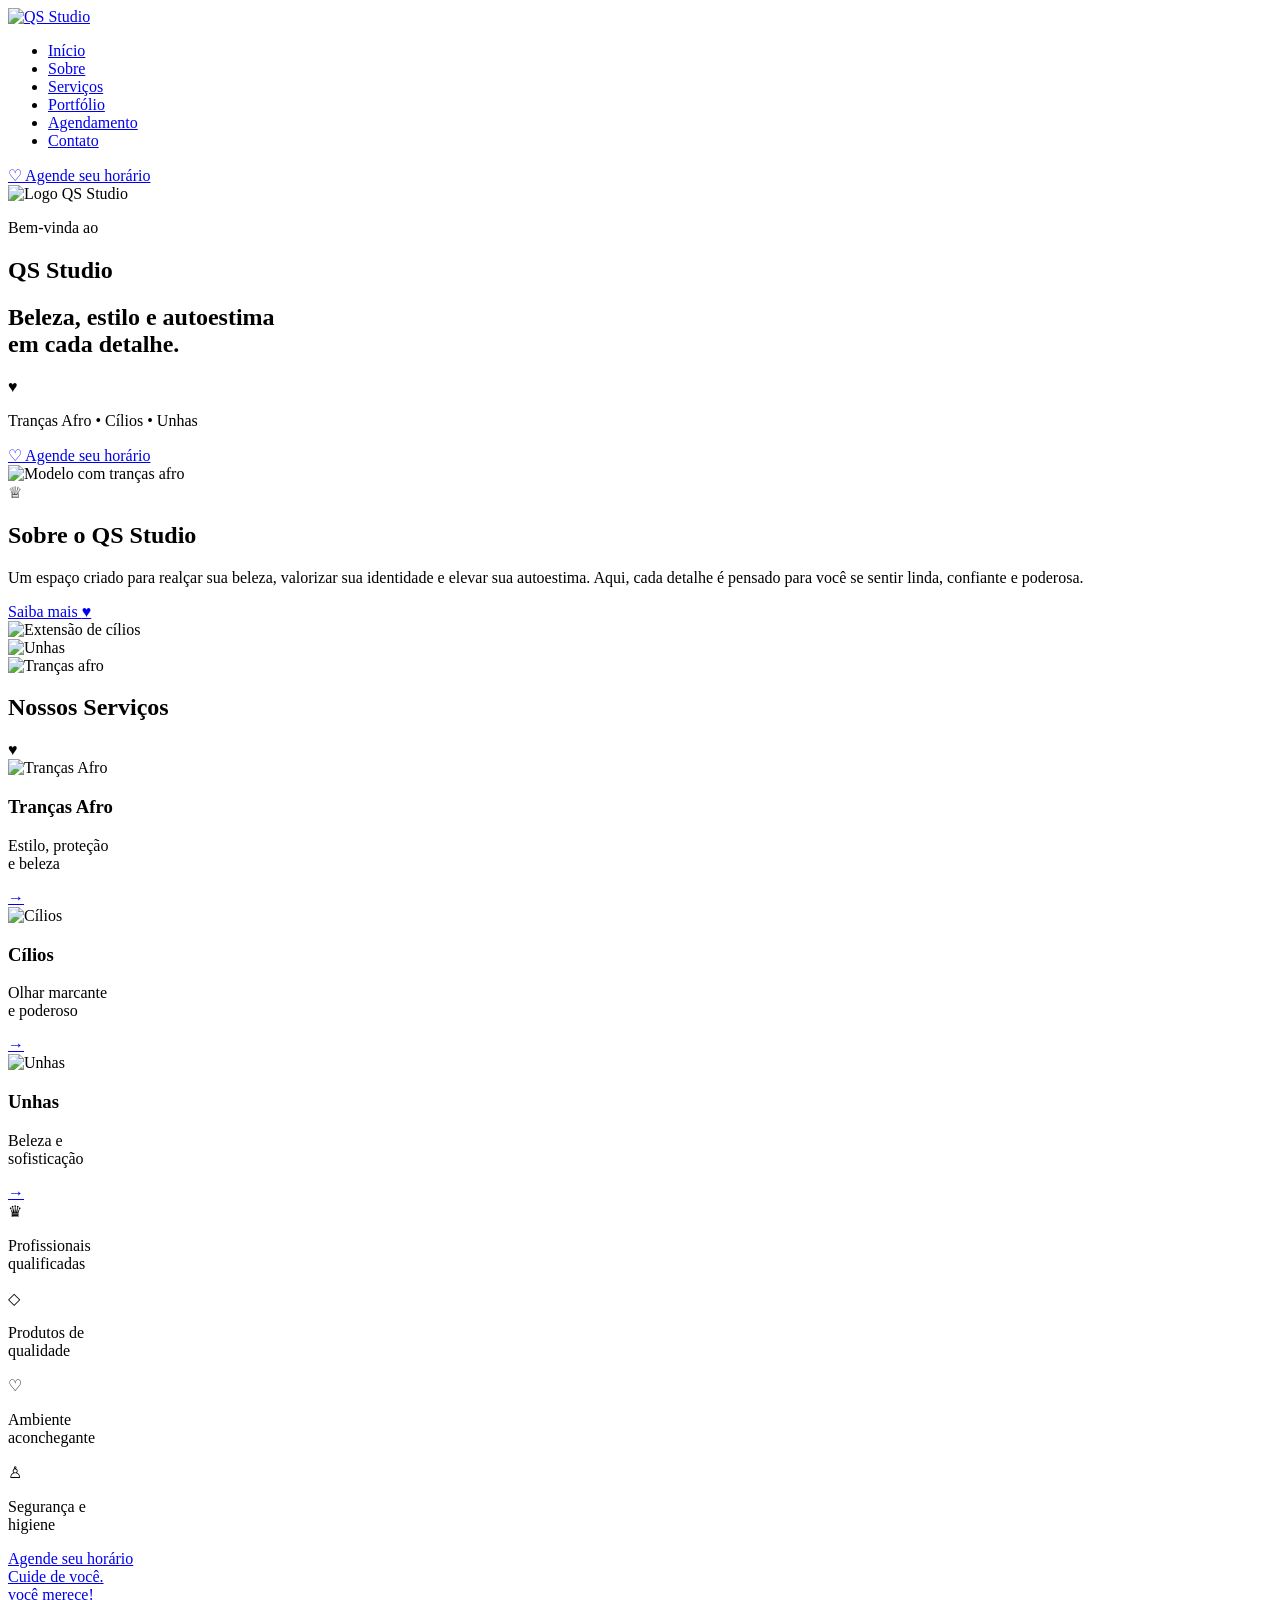
==== index.html @ eae9729d "Add files via upload" ====
<!DOCTYPE html>
<html lang="pt-br">

<head>
  <meta charset="UTF-8">
  <meta name="viewport" content="width=device-width, initial-scale=1.0">
  <title>QS Studio</title>

  <link rel="preconnect" href="https://fonts.googleapis.com">
  <link rel="preconnect" href="https://fonts.gstatic.com" crossorigin>

  <link
    href="https://fonts.googleapis.com/css2?family=Cormorant+Garamond:wght@400;500;600;700&family=Great+Vibes&family=Montserrat:wght@300;400;500;600&display=swap"
    rel="stylesheet">

  <link rel="stylesheet" href="css/salao.css">
</head>

<body>

  <header class="header">
    <div class="header-container">

      <a href="#inicio" class="logo">
        <img src="img/logo.jpeg" alt="QS Studio">
      </a>

      <nav>
        <ul class="menu">
          <li><a href="#inicio">Início</a></li>
          <li><a href="#sobre">Sobre</a></li>
          <li><a href="#servicos">Serviços</a></li>
          <li><a href="#portfolio">Portfólio</a></li>
          <li><a href="cadastro_agendamento.html">Agendamento</a></li>
          <li><a href="#contato">Contato</a></li>
        </ul>
      </nav>

      <a href="cadastro_agendamento.html" class="btn-agendar">
        <span>♡</span>
        Agende seu horário
      </a>

    </div>
  </header>

  <main>

    <section class="hero" id="inicio">

      <div class="hero-container">

        <div class="hero-logo">
          <img src="img/logo.jpeg" alt="Logo QS Studio">
        </div>

        <div class="hero-text">

          <p class="hero-subtitle">Bem-vinda ao</p>

          <h1 class="hero-title">
            QS <span>Studio</span>
          </h1>

          <h2 class="hero-description">
            Beleza, estilo e autoestima<br>
            em cada detalhe.
          </h2>

          <div class="gold-detail">
            <span></span>
            <b>♥</b>
            <span></span>
          </div>

          <p class="hero-services-text">
            Tranças Afro • Cílios • Unhas
          </p>

          <a href="cadastro_agendamento.html" class="btn-agendar hero-button">
            <span>♡</span>
            Agende seu horário
          </a>

        </div>

        <div class="hero-modelo">
          <img src="img/modelo.png" alt="Modelo com tranças afro">
        </div>

      </div>

    </section>

    <section class="sobre" id="sobre">

      <div class="sobre-container">

        <div class="sobre-texto">

          <div class="crown">♕</div>

          <h2 class="sobre-title">
            <strong>Sobre o</strong>
            <span>QS Studio</span>
          </h2>

          <p>
            Um espaço criado para realçar sua beleza, valorizar sua
            identidade e elevar sua autoestima. Aqui, cada detalhe é
            pensado para você se sentir linda, confiante e poderosa.
          </p>

          <a href="#servicos" class="btn-saiba">
            Saiba mais <span>♥</span>
          </a>

        </div>

        <div class="sobre-gallery" id="portfolio">

          <div class="gallery-card">
            <img src="img/cilios.jpg" alt="Extensão de cílios">
          </div>

          <div class="gallery-card">
            <img src="img/unhas.jpg" alt="Unhas">
          </div>

          <div class="gallery-card">
            <img src="img/trancas.jpg" alt="Tranças afro">
          </div>

        </div>

      </div>

    </section>

    <section class="servicos" id="servicos">

      <div class="section-heading">

        <div class="heading-line"></div>

        <h2>Nossos <span>Serviços</span></h2>

        <div class="heading-line"></div>

      </div>

      <div class="small-gold-detail">
        <span></span>
        <b>♥</b>
        <span></span>
      </div>

      <div class="servicos-grid">

        <article class="servico-card">

          <div class="servico-image">
            <img src="img/trancas.jpg" alt="Tranças Afro">
          </div>

          <div class="servico-content">
            <h3>Tranças Afro</h3>
            <p>Estilo, proteção<br>e beleza</p>
          </div>

          <a href="cadastro_agendamento.html" class="servico-link">→</a>

        </article>

        <article class="servico-card">

          <div class="servico-image">
            <img src="img/cilios.jpg" alt="Cílios">
          </div>

          <div class="servico-content">
            <h3>Cílios</h3>
            <p>Olhar marcante<br>e poderoso</p>
          </div>

          <a href="cadastro_agendamento.html" class="servico-link">→</a>

        </article>

        <article class="servico-card">

          <div class="servico-image">
            <img src="img/unhas.jpg" alt="Unhas">
          </div>

          <div class="servico-content">
            <h3>Unhas</h3>
            <p>Beleza e<br>sofisticação</p>
          </div>

          <a href="cadastro_agendamento.html" class="servico-link">→</a>

        </article>

      </div>

    </section>

    <section class="beneficios">

      <div class="beneficios-box">

        <div class="beneficio">
          <span class="beneficio-icon">♛</span>
          <p>Profissionais<br>qualificadas</p>
        </div>

        <div class="beneficio">
          <span class="beneficio-icon">◇</span>
          <p>Produtos de<br>qualidade</p>
        </div>

        <div class="beneficio">
          <span class="beneficio-icon">♡</span>
          <p>Ambiente<br>aconchegante</p>
        </div>

        <div class="beneficio">
          <span class="beneficio-icon">♙</span>
          <p>Segurança e<br>higiene</p>
        </div>

      </div>

    </section>

    <section class="agendamento">

      <a href="cadastro_agendamento.html" class="agendamento-box">


        <div class="agendamento-titulo">
          Agende seu horário
        </div>

        <div class="agendamento-divider"></div>

        <div class="agendamento-text">
          Cuide de você.<br>você merece!
        </div>


      </a>

    </section>

  </main>

   
  </div>
</footer>




    </footer>

  </div>

</body>
</html>
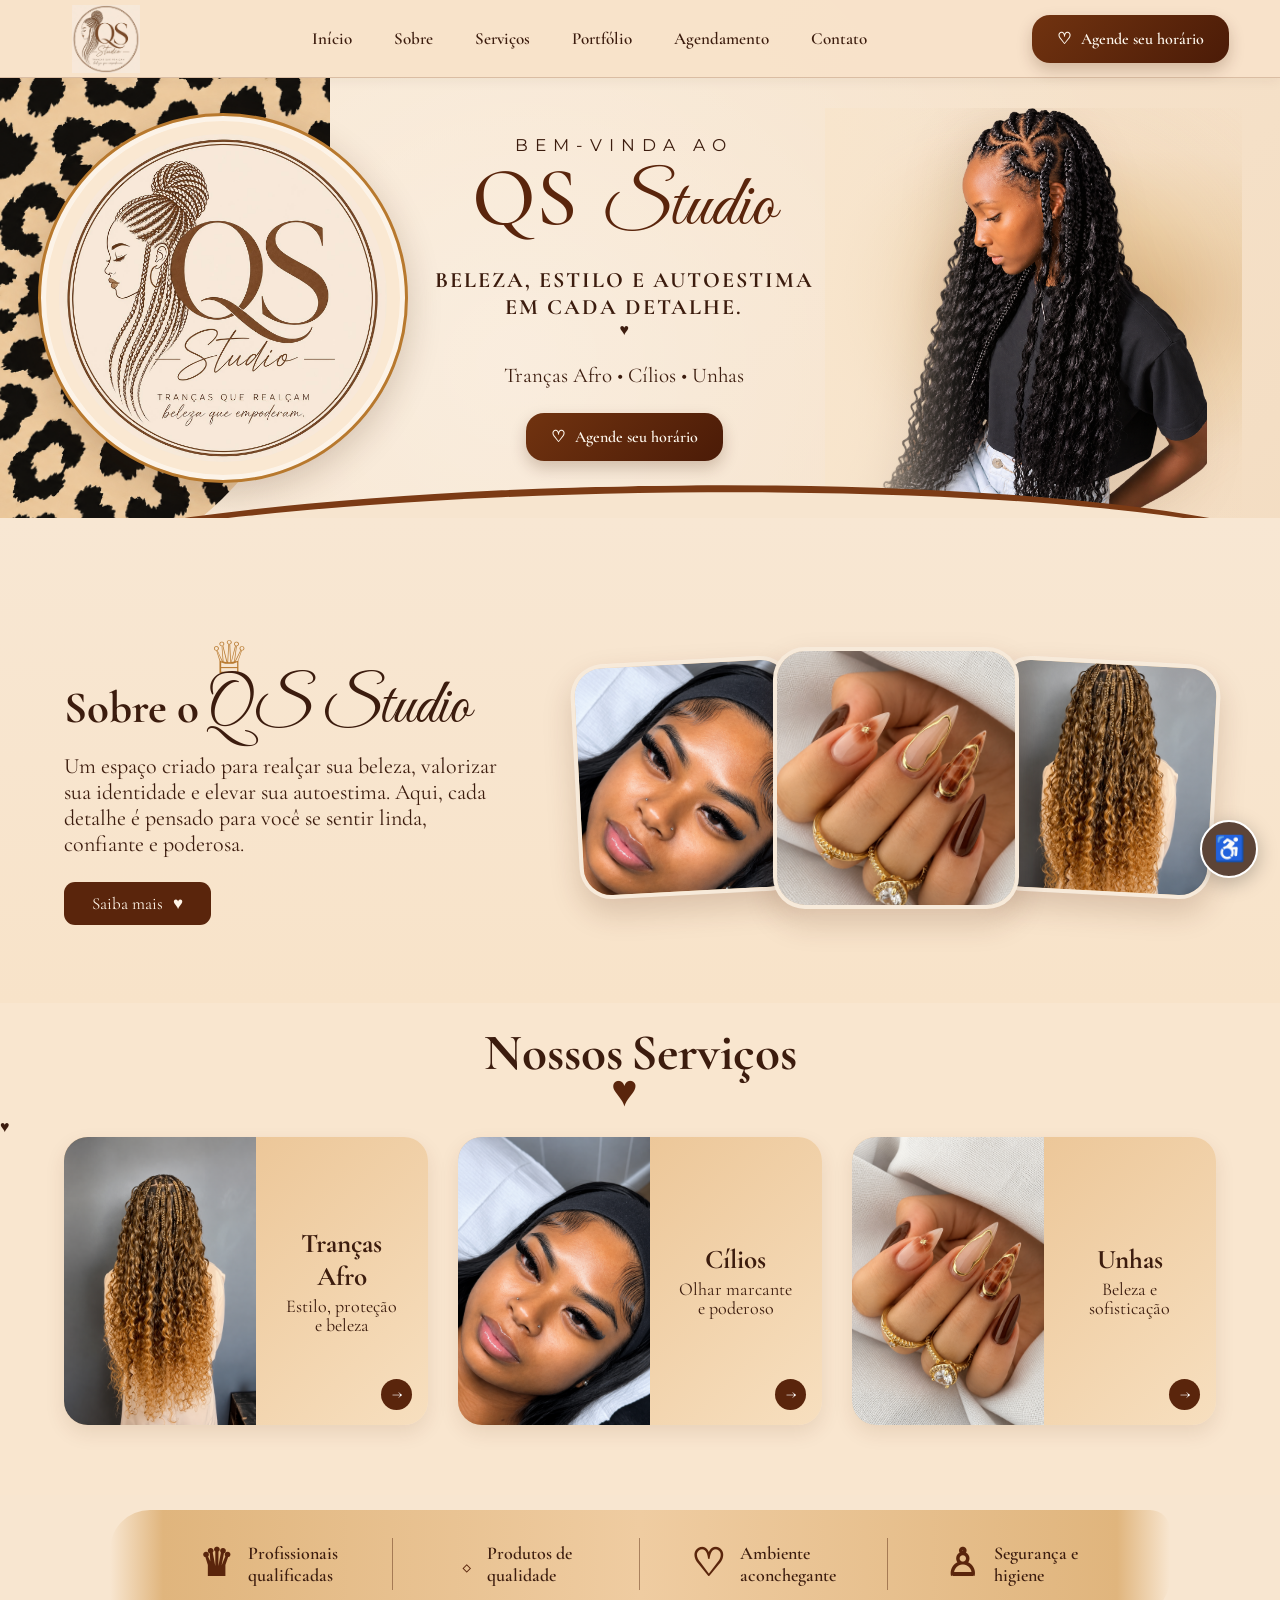
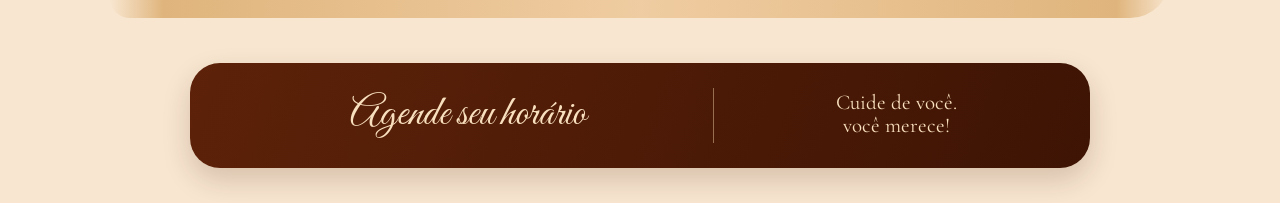
==== commit 5893aa0e: "Implement accessibility features in index.html Added accessibility features including buttons for fo" ====
--- a/index.html
+++ b/index.html
@@ -14,6 +14,8 @@
     rel="stylesheet">
 
   <link rel="stylesheet" href="css/salao.css">
+  <link rel="stylesheet" href="css/acessibilidade.css">
+  <script src="js/acessibilidade.js" defer></script>
 </head>
 
 <body>
@@ -30,9 +32,9 @@
           <li><a href="#inicio">Início</a></li>
           <li><a href="#sobre">Sobre</a></li>
           <li><a href="#servicos">Serviços</a></li>
-          <li><a href="#portfolio">Portfólio</a></li>
+          <li><a href="portifolio.html">Portfólio</a></li>
           <li><a href="cadastro_agendamento.html">Agendamento</a></li>
-          <li><a href="#contato">Contato</a></li>
+          <li><a href="contato.html">Contato</a></li>
         </ul>
       </nav>
 
@@ -44,7 +46,7 @@
     </div>
   </header>
 
-  <main>
+  <main>   
 
     <section class="hero" id="inicio">
 
@@ -255,6 +257,126 @@
     </section>
 
   </main>
+  
+
+<a href="#conteudo-principal" class="skip-link">
+    Ir para o conteúdo principal
+</a>
+
+<div class="acessibilidade">
+
+    <div
+        class="painel-acessibilidade"
+        id="painelAcessibilidade"
+        role="dialog"
+        aria-label="Opções de acessibilidade"
+    >
+
+        <div class="acessibilidade-titulo">
+            <span aria-hidden="true">♿</span>
+            <h2>Acessibilidade</h2>
+        </div>
+
+        <p class="acessibilidade-descricao">
+            Personalize a página de acordo com suas necessidades.
+        </p>
+
+
+        <!-- VISÃO -->
+        <h3>Visualização</h3>
+
+        <button type="button" onclick="aumentarFonte()">
+            <span aria-hidden="true">A+</span>
+            Aumentar conteúdo
+        </button>
+
+        <button type="button" onclick="diminuirFonte()">
+            <span aria-hidden="true">A−</span>
+            Diminuir conteúdo
+        </button>
+
+        <button type="button" onclick="alternarContraste()">
+            <span aria-hidden="true">◐</span>
+            Alto contraste
+        </button>
+
+        <button type="button" onclick="alternarEscalaCinza()">
+            <span aria-hidden="true">◉</span>
+            Escala de cinza
+        </button>
+
+
+        <!-- LEITURA -->
+        <h3>Leitura</h3>
+
+        <button type="button" onclick="alternarFonteLegivel()">
+            <span aria-hidden="true">Aa</span>
+            Fonte legível
+        </button>
+
+        <button type="button" onclick="aumentarEspacamento()">
+            <span aria-hidden="true">↔</span>
+            Espaçar texto
+        </button>
+
+
+        
+        <h3>Áudio e leitor</h3>
+
+        <button
+            type="button"
+            onclick="lerPagina()"
+            aria-label="Ouvir o conteúdo principal desta página"
+        >
+            <span aria-hidden="true">🔊</span>
+            Ouvir página
+        </button>
+
+        <button
+            type="button"
+            onclick="pausarLeitura()"
+            aria-label="Pausar ou continuar leitura"
+        >
+            <span aria-hidden="true">⏯</span>
+            Pausar / continuar
+        </button>
+
+        <button
+            type="button"
+            onclick="pararLeitura()"
+            aria-label="Parar leitura da página"
+        >
+            <span aria-hidden="true">⏹</span>
+            Parar leitura
+        </button>
+
+
+        
+        <button
+            type="button"
+            class="btn-restaurar"
+            onclick="restaurarAcessibilidade()"
+        >
+            ↻ Restaurar padrão
+        </button>
+
+    </div>
+
+
+
+    <button
+        class="btn-acessibilidade"
+        id="btnAcessibilidade"
+        type="button"
+        aria-label="Abrir menu de acessibilidade"
+        aria-expanded="false"
+        aria-controls="painelAcessibilidade"
+    >
+        ♿
+    </button>
+
+</div>
+
 
    
   </div>
@@ -268,4 +390,4 @@
   </div>
 
 </body>
-</html>+</html>
--- a/css/salao.css
+++ b/css/salao.css
@@ -0,0 +1,2012 @@
+@import url('https://fonts.googleapis.com/css2?family=Cormorant+Garamond:wght@400;500;600;700&family=Great+Vibes&family=Montserrat:wght@300;400;500;600&display=swap');
+
+:root {
+  --bege-claro: #f7e5cf;
+  --bege: #efd2ae;
+  --bege-medio: #dfb87f;
+
+  --marrom: #5a250c;
+  --marrom-escuro: #351405;
+  --marrom-medio: #7c3b15;
+
+  --dourado: #b8792e;
+  --dourado-claro: #d8aa62;
+
+  --texto: #3c1c0e;
+  --branco: #fff8ee;
+
+  --serif: "Cormorant Garamond", serif;
+  --script: "Great Vibes", cursive;
+  --sans: "Montserrat", sans-serif;
+
+  --container: 1180px;
+}
+
+* {
+  margin: 0;
+  padding: 0;
+  box-sizing: border-box;
+}
+
+html {
+  scroll-behavior: smooth;
+}
+
+body {
+  min-width: 0;
+  background:
+    radial-gradient(
+      circle at 40% 20%,
+      rgba(255,255,255,.35),
+      transparent 40%
+    ),
+    linear-gradient(
+      135deg,
+      #f9e9d5,
+      #f0d5b6
+    );
+
+  color: var(--texto);
+
+  font-family: var(--serif);
+
+  overflow-x: hidden;
+}
+
+img {
+  display: block;
+  max-width: 100%;
+  height: auto;
+}
+
+a {
+  text-decoration: none;
+  color: inherit;
+}
+
+button {
+  font-family: inherit;
+  border: 0;
+  cursor: pointer;
+}
+
+.container {
+  width: min(92%, var(--container));
+  margin: 0 auto;
+}
+
+.header {
+  width: 100%;
+  height: 78px;
+
+  display: flex;
+  align-items: center;
+
+  position: relative;
+  z-index: 100;
+
+  background: rgba(248, 227, 202, 0.98);
+
+  border-bottom: 1px solid rgba(110, 57, 24, 0.22);
+
+  box-shadow:
+    0 3px 12px rgba(73, 32, 10, 0.06);
+}
+
+.header-container {
+  width: min(92%, 1180px);
+  height: 100%;
+
+  margin: 0 auto;
+
+  display: grid;
+  grid-template-columns: 95px 1fr auto;
+
+  align-items: center;
+
+  gap: 30px;
+}
+
+.logo {
+  width: 110px;
+  height: 68px;
+  display: flex;
+  align-items: center;
+  justify-content: center;
+  overflow: hidden;
+}
+
+.logo img {
+  width: 100%;
+  height: 100%;
+  object-fit: contain;
+}
+
+.menu {
+  display: flex;
+  align-items: center;
+  justify-content: center;
+  gap: 42px;
+
+  list-style: none;
+
+  font-size: 17px;
+  font-weight: 600;
+}
+
+.menu a {
+  position: relative;
+  transition: .25s;
+}
+
+.menu a::after {
+  content: "";
+
+  position: absolute;
+
+  left: 0;
+  bottom: -6px;
+
+  width: 0;
+  height: 1px;
+
+  background: var(--dourado);
+
+  transition: .3s;
+}
+
+.menu a:hover {
+  color: var(--dourado);
+}
+
+.menu a:hover::after {
+  width: 100%;
+}
+
+.btn-agendar {
+  display: inline-flex;
+  align-items: center;
+  justify-content: center;
+
+  gap: 10px;
+
+  padding: 14px 25px;
+
+  color: var(--branco);
+
+  background:
+    linear-gradient(
+      135deg,
+      #713310,
+      #4b1b07
+    );
+
+  border-radius: 18px;
+
+  font-size: 16px;
+  font-weight: 600;
+
+  box-shadow:
+    0 7px 16px rgba(69, 26, 5, .22);
+
+  transition: .3s;
+}
+
+.btn-agendar:hover {
+  transform: translateY(-2px);
+
+  background:
+    linear-gradient(
+      135deg,
+      #864518,
+      #562108
+    );
+
+  box-shadow:
+    0 10px 25px rgba(69, 26, 5, .3);
+}
+
+.hero {
+  position: relative;
+  overflow: hidden;
+  isolation: isolate;
+}
+
+.hero::before {
+  content: "";
+
+  position: absolute;
+
+  left: -90px;
+  top: 0;
+
+  width: 420px;
+  height: 500px;
+
+  background:
+    url("../img/onca.png") center/cover no-repeat;
+
+  opacity: .96;
+
+  border-radius:
+    0 0 70% 0;
+
+  z-index: 0;
+}
+
+.hero::after {
+  content: "";
+
+  position: absolute;
+
+  bottom: -95px;
+  left: -5%;
+
+  width: 110%;
+  height: 120px;
+
+  background: var(--bege-claro);
+
+  border-radius:
+    50% 50% 0 0 / 80% 80% 0 0;
+
+  border-top: 7px solid var(--marrom-medio);
+
+  transform: rotate(-1deg);
+
+  z-index: 20;
+  pointer-events: none;
+}
+
+.hero-container {
+  width: min(94%, 1250px);
+
+  margin: auto;
+
+  display: grid;
+  grid-template-columns: .85fr 1fr 1fr;
+
+  align-items: center;
+
+  position: relative;
+  z-index: 4;
+}
+
+.hero-logo {
+  position: relative;
+
+  width: clamp(245px, 29vw, 370px);
+  max-width: 100%;
+  aspect-ratio: 1;
+
+  border-radius: 50%;
+
+  background: #fae8d2;
+
+  padding: 18px;
+
+  display: flex;
+  justify-content: center;
+  align-items: center;
+
+  border:
+    3px solid var(--dourado);
+
+  box-shadow:
+    0 10px 35px rgba(66, 28, 8, .2),
+    inset 0 0 0 5px rgba(255,255,255,.5);
+}
+
+.hero-logo img {
+  width: 100%;
+  height: 100%;
+  object-fit: contain;
+
+  border-radius: 50%;
+}
+
+.hero-text {
+  text-align: center;
+
+  margin-left: 15px;
+
+  position: relative;
+  z-index: 5;
+}
+
+.hero-subtitle {
+  font-family: var(--sans);
+
+  font-size: 17px;
+
+  letter-spacing: 7px;
+
+  text-transform: uppercase;
+
+  margin-bottom: 8px;
+}
+
+.hero-title {
+  font-family: var(--serif);
+
+  font-size: clamp(54px, 6.5vw, 85px);
+
+  line-height: .85;
+
+  color: var(--marrom);
+
+  font-weight: 500;
+
+  white-space: nowrap;
+}
+
+.hero-title span {
+  font-family: var(--script);
+
+  font-weight: 400;
+
+  font-size: clamp(48px, 5.7vw, 74px);
+
+  margin-left: 5px;
+}
+
+.hero-description {
+  margin-top: 28px;
+
+  font-size: 22px;
+
+  letter-spacing: 2px;
+
+  text-transform: uppercase;
+
+  line-height: 1.2;
+}
+
+.hero-services-text {
+  margin-top: 23px;
+
+  font-size: 21px;
+}
+
+.hero-text .btn-agendar {
+  margin-top: 25px;
+}
+
+.hero-modelo {
+  align-self: end;
+  height: 410px;
+  position: relative;
+  display: flex;
+  justify-content: center;
+  align-items: flex-end;
+  overflow: hidden;
+  margin-top: 30px;
+
+  background:
+    radial-gradient(
+      ellipse at 78% 48%,
+      rgba(183, 121, 46, 0.38) 0%,
+      rgba(216, 170, 98, 0.25) 28%,
+      rgba(239, 210, 174, 0.13) 52%,
+      rgba(248, 229, 204, 0) 76%
+    );
+}
+
+.hero-modelo img {
+  width: 100%;
+  max-width: 450px;
+  height: 100%;
+  object-fit: contain;
+  object-position: bottom center;
+  position: relative;
+  z-index: 1;
+  filter:
+    drop-shadow(-15px 12px 25px rgba(81, 33, 9, .12));
+}
+
+.hero-modelo::after {
+  content: "";
+  position: absolute;
+  top: 0;
+  bottom: 0;
+  left: 0;
+  width: 150px;
+
+  background: linear-gradient(
+    to right,
+    rgba(248, 229, 204, 0.95) 0%,
+    rgba(248, 229, 204, 0.65) 30%,
+    rgba(248, 229, 204, 0.25) 65%,
+    rgba(248, 229, 204, 0) 100%
+  );
+
+  z-index: 2;
+  pointer-events: none;
+}
+
+.hero-modelo::before {
+  content: "";
+
+  position: absolute;
+
+  width: 520px;
+  height: 470px;
+
+  right: -65px;
+  bottom: -10px;
+
+  background:
+    radial-gradient(
+      ellipse at 45% 50%,
+      rgba(183, 121, 65, 0.32) 0%,
+      rgba(216, 170, 98, 0.20) 28%,
+      rgba(239, 210, 174, 0.12) 50%,
+      rgba(247, 229, 207, 0) 75%
+    );
+
+  filter: blur(8px);
+
+  z-index: 0;
+  pointer-events: none;
+}
+
+.hero-icons {
+  position: absolute;
+
+  z-index: 8;
+
+  bottom: 70px;
+  left: 50%;
+
+  transform: translateX(-25%);
+
+  display: flex;
+  align-items: flex-start;
+
+  gap: 35px;
+}
+
+.hero-icon-item {
+  width: 110px;
+
+  text-align: center;
+
+  position: relative;
+}
+
+.hero-icon-circle {
+  width: 82px;
+  height: 82px;
+
+  margin: 0 auto 10px;
+
+  display: flex;
+  justify-content: center;
+  align-items: center;
+
+  border-radius: 50%;
+
+  background:
+    linear-gradient(
+      135deg,
+      #ecd0a6,
+      #f7e6cd
+    );
+
+  border: 1px solid rgba(149, 85, 32, .3);
+
+  box-shadow:
+    inset 0 3px 5px rgba(255,255,255,.5);
+}
+
+.hero-icon-circle img {
+  width: 47px;
+  height: 47px;
+
+  object-fit: contain;
+}
+
+.hero-icon-item p {
+  font-size: 18px;
+  font-weight: 700;
+  line-height: 1;
+}
+
+.hero-icon-item:not(:last-child)::after {
+  content: "";
+
+  position: absolute;
+
+  right: -18px;
+  top: 10px;
+
+  width: 1px;
+  height: 60px;
+
+  background:
+    linear-gradient(
+      transparent,
+      var(--dourado),
+      transparent
+    );
+}
+
+.sobre {
+  position: relative;
+
+  padding:
+    100px 0 65px;
+
+  background:
+    linear-gradient(
+      180deg,
+      #f8e7d3,
+      #f8e3c9
+    );
+}
+
+.sobre-container {
+  width: min(90%, var(--container));
+
+  margin: auto;
+
+  display: grid;
+
+  grid-template-columns: minmax(250px, .95fr) minmax(0, 1.4fr);
+
+  align-items: center;
+
+  gap: clamp(35px, 6vw, 90px);
+}
+
+.sobre-title {
+  position: relative;
+
+  margin-bottom: 20px;
+
+  line-height: .85;
+
+  white-space: nowrap;
+}
+
+.sobre-title strong {
+  font-family: var(--serif);
+
+  font-size: clamp(36px, 3.5vw, 45px);
+}
+
+.sobre-title span {
+  font-family: var(--script);
+
+  font-size: clamp(48px, 5vw, 63px);
+
+  font-weight: 400;
+}
+
+.crown {
+  color: var(--dourado);
+
+  font-size: 45px;
+
+  display: block;
+
+  margin-left: 145px;
+  margin-bottom: -5px;
+}
+
+.sobre p {
+  max-width: 450px;
+
+  font-size: clamp(18px, 1.8vw, 22px);
+
+  line-height: 1.18;
+
+  margin-bottom: 24px;
+}
+
+.btn-saiba {
+  display: inline-flex;
+  align-items: center;
+
+  gap: 10px;
+
+  background: var(--marrom);
+
+  color: #fff5e8;
+
+  padding:
+    11px 28px;
+
+  border-radius: 11px;
+
+  font-size: 17px;
+
+  transition: .25s;
+}
+
+.btn-saiba:hover {
+  background: var(--marrom-medio);
+
+  transform: translateY(-2px);
+}
+
+.sobre-gallery {
+  display: flex;
+
+  justify-content: center;
+  align-items: center;
+
+  position: relative;
+
+  min-height: 320px;
+}
+
+.gallery-card {
+  position: relative;
+
+  width: clamp(150px, 19vw, 260px);
+  aspect-ratio: 260 / 275;
+  height: auto;
+  flex: 0 1 auto;
+
+  overflow: hidden;
+
+  border-radius: 32px;
+
+  background: var(--bege);
+
+  border:
+    4px solid rgba(255,255,255,.55);
+
+  box-shadow:
+    0 14px 30px rgba(82, 35, 10, .18);
+}
+
+.gallery-card img {
+  width: 100%;
+  height: 100%;
+
+  object-fit: cover;
+}
+
+.gallery-card:nth-child(1) {
+  transform: rotate(-3deg);
+}
+
+.gallery-card:nth-child(2) {
+  width: clamp(170px, 21vw, 290px);
+  aspect-ratio: 290 / 310;
+  height: auto;
+
+  z-index: 3;
+
+  margin-left: -25px;
+  margin-right: -25px;
+}
+
+.gallery-card:nth-child(3) {
+  transform: rotate(3deg);
+}
+
+.servicos {
+  padding:
+    25px 0 70px;
+
+  background:
+    #f9e6cf;
+}
+
+.section-title {
+  width: 100%;
+  margin: 0 auto 48px;
+
+  display: flex;
+  align-items: center;
+  justify-content: center;
+  gap: 25px;
+
+  text-align: center;
+
+  font-family: var(--script);
+  font-size: 67px;
+  font-weight: 400;
+
+  color: var(--marrom);
+
+  position: relative;
+}
+
+.section-title::before,
+.section-title::after {
+  content: "";
+
+  position: static;
+
+  display: block;
+
+  width: 90px;
+  height: 1px;
+
+  flex: 0 0 90px;
+
+  background: var(--marrom);
+}
+
+.section-title::before {
+  margin-left: 0;
+}
+
+.section-title::after {
+  margin-left: 0;
+}
+
+.servicos-grid {
+  width: min(90%, var(--container));
+
+  margin: auto;
+
+  display: grid;
+
+  grid-template-columns: repeat(3, minmax(0, 1fr));
+
+  gap: 30px;
+}
+
+.servico-card {
+  position: relative;
+
+  min-height: 175px;
+
+  display: grid;
+
+  grid-template-columns:
+    1fr .9fr;
+
+  overflow: hidden;
+
+  border-radius: 24px;
+
+  background:
+    linear-gradient(
+      135deg,
+      #e8bd89,
+      #f7dfbf
+    );
+
+  box-shadow:
+    0 8px 20px rgba(87, 38, 12, .1);
+
+  transition: .3s;
+}
+
+.servico-card:hover {
+  transform: translateY(-6px);
+
+  box-shadow:
+    0 18px 35px rgba(87, 38, 12, .16);
+}
+
+.servico-image {
+  overflow: hidden;
+}
+
+.servico-image img {
+  width: 100%;
+  height: 100%;
+
+  object-fit: cover;
+
+  transition: .5s;
+}
+
+.servico-card:hover img {
+  transform: scale(1.05);
+}
+
+.servico-content {
+  display: flex;
+
+  flex-direction: column;
+
+  justify-content: center;
+
+  text-align: center;
+
+  padding: 18px;
+}
+
+.servico-content h3 {
+  font-size: 27px;
+
+  margin-bottom: 4px;
+}
+
+.servico-content p {
+  font-size: 18px;
+
+  line-height: 1.05;
+}
+
+.servico-link {
+  width: 31px;
+  height: 31px;
+
+  display: flex;
+  align-items: center;
+  justify-content: center;
+
+  position: absolute;
+
+  right: 16px;
+  bottom: 15px;
+
+  border-radius: 50%;
+
+  color: #fff;
+
+  background: var(--marrom);
+
+  transition: .25s;
+}
+
+.servico-link:hover {
+  transform: translateX(3px);
+}
+
+.beneficios {
+  background: #f8e6d0;
+
+  padding:
+    15px 0 45px;
+}
+
+.beneficios-box {
+  width: min(85%, 1060px);
+
+  margin: auto;
+
+  padding:
+    20px 35px;
+
+  display: grid;
+
+  grid-template-columns:
+    repeat(4, 1fr);
+
+  background:
+    linear-gradient(
+      90deg,
+      transparent 0,
+      #e0b57d 5%,
+      #efcca1 50%,
+      #e0b57d 95%,
+      transparent 100%
+    );
+
+  border-radius: 40px 20px 40px 20px;
+}
+
+.beneficio {
+  display: flex;
+
+  align-items: center;
+  justify-content: center;
+
+  gap: 15px;
+
+  min-height: 68px;
+
+  position: relative;
+
+  font-size: 18px;
+
+  font-weight: 600;
+}
+
+.beneficio:not(:last-child)::after {
+  content: "";
+
+  position: absolute;
+
+  right: 0;
+
+  height: 52px;
+  width: 1px;
+
+  background:
+    rgba(86, 38, 14, .45);
+}
+
+.beneficio-icon {
+  font-size: 38px;
+
+  color: var(--marrom);
+}
+
+.agendamento {
+  background: #f8e6d0;
+
+  padding:
+    0 0 35px;
+}
+
+.agendamento-box {
+  width: min(78%, 900px);
+  min-height: 105px;
+  margin: 0 auto;
+
+  display: grid;
+  grid-template-columns: 1fr 1px 0.7fr;
+  align-items: center;
+
+  padding: 18px 34px;
+
+  border-radius: 30px;
+
+  color: #f8dfbd;
+
+  background: linear-gradient(
+    110deg,
+    #5d2209,
+    #3e1404
+  );
+
+  box-shadow: 0 12px 28px rgba(67, 24, 4, 0.18);
+}
+
+.agendamento-titulo {
+  font-family: var(--script);
+  font-size: 42px;
+  line-height: 1;
+  text-align: center;
+  white-space: nowrap;
+}
+
+.agendamento-divider {
+  width: 1px;
+  height: 55px;
+  margin: 0 auto;
+
+  background: rgba(246, 215, 173, 0.45);
+}
+
+.agendamento-text {
+  padding-left: 24px;
+
+  font-family: var(--serif);
+  font-size: 21px;
+  line-height: 1.08;
+
+  text-align: center;
+}
+
+.footer {
+  min-height: 80px;
+
+  display: flex;
+  align-items: center;
+
+  background:
+    linear-gradient(
+      90deg,
+      #451604,
+      #65280b,
+      #451604
+    );
+
+  color: #f7d6ae;
+}
+
+.footer-container {
+  width: min(88%, var(--container));
+
+  margin: auto;
+
+  display: grid;
+
+  grid-template-columns:
+    1fr
+    1.3fr
+    1fr;
+
+  align-items: center;
+}
+
+.footer-col {
+  display: flex;
+
+  align-items: center;
+  justify-content: center;
+
+  gap: 22px;
+
+  font-size: 19px;
+}
+
+.footer-col:not(:last-child) {
+  border-right:
+    1px solid rgba(239, 199, 144, .4);
+}
+
+.footer-area {
+  position: relative;
+}
+
+.footer-area::before {
+  content: "";
+
+  width: 240px;
+  height: 210px;
+
+  position: absolute;
+
+  bottom: 70px;
+  right: -50px;
+
+  background:
+    url("../img/onca.png") center/cover;
+
+  border-radius: 70% 0 0 0;
+
+  opacity: .9;
+
+  pointer-events: none;
+}
+
+.gold {
+  color: var(--dourado);
+}
+
+.gold-line {
+  height: 1px;
+
+  background:
+    linear-gradient(
+      90deg,
+      transparent,
+      var(--dourado),
+      transparent
+    );
+}
+
+.servicos h2 {
+  width: fit-content;
+  margin: 0 auto 38px;
+
+  display: flex;
+  align-items: center;
+  justify-content: center;
+  gap: 8px;
+
+  text-align: center;
+
+  font-size: clamp(38px, 4vw, 52px);
+  line-height: 1;
+
+  position: relative;
+}
+
+.servicos h2 span {
+  display: inline-block;
+}
+
+.servicos h2::after {
+  content: "♥";
+
+  position: absolute;
+
+  left: 45%;
+  transform: translateX(-50%);
+
+  bottom: -35px;
+
+  font-size: 45px;
+  color: var(--marrom);
+}
+
+@media (max-width: 980px) {
+  .header-container {
+    width: min(94%, 900px);
+    grid-template-columns: 90px 1fr auto;
+    gap: 18px;
+  }
+
+  .logo {
+    width: 90px;
+  }
+
+  .menu {
+    justify-content: center;
+    gap: clamp(14px, 2.4vw, 28px);
+    font-size: 15px;
+  }
+
+  .btn-agendar {
+    padding: 12px 18px;
+    font-size: 14px;
+  }
+
+  .hero-container {
+    width: min(96%, 920px);
+    grid-template-columns: .72fr 1fr .92fr;
+    gap: 12px;
+  }
+
+  .hero-logo {
+    width: clamp(190px, 25vw, 250px);
+    padding: 12px;
+  }
+
+  .hero-text {
+    margin-left: 0;
+  }
+
+  .hero-subtitle {
+    font-size: 13px;
+    letter-spacing: 4px;
+  }
+
+  .hero-title {
+    font-size: clamp(42px, 6vw, 58px);
+  }
+
+  .hero-title span {
+    font-size: clamp(40px, 5.4vw, 54px);
+  }
+
+  .hero-description {
+    margin-top: 18px;
+    font-size: 16px;
+    letter-spacing: 1.4px;
+  }
+
+  .hero-services-text {
+    margin-top: 14px;
+    font-size: 16px;
+  }
+
+  .hero-modelo {
+    height: 340px;
+    margin-top: 20px;
+  }
+
+  .hero-modelo::before {
+    width: 390px;
+    height: 360px;
+    right: -80px;
+  }
+
+  .hero-modelo::after {
+    width: 90px;
+  }
+
+  .hero-icons {
+    bottom: 58px;
+    gap: 18px;
+    transform: translateX(-18%);
+  }
+
+  .hero-icon-item {
+    width: 86px;
+  }
+
+  .hero-icon-circle {
+    width: 64px;
+    height: 64px;
+  }
+
+  .hero-icon-circle img {
+    width: 38px;
+    height: 38px;
+  }
+
+  .hero-icon-item p {
+    font-size: 15px;
+  }
+
+  .sobre {
+    padding: 75px 0 55px;
+  }
+
+  .sobre-container {
+    width: min(94%, 900px);
+    grid-template-columns: minmax(235px, .82fr) minmax(0, 1.18fr);
+    gap: 28px;
+  }
+
+  .sobre-title {
+    white-space: normal;
+  }
+
+  .sobre-title strong {
+    font-size: clamp(34px, 4.5vw, 42px);
+  }
+
+  .sobre-title span {
+    font-size: clamp(46px, 6vw, 58px);
+  }
+
+  .crown {
+    margin-left: clamp(90px, 13vw, 135px);
+    font-size: 38px;
+  }
+
+  .sobre p {
+    font-size: clamp(17px, 2.3vw, 20px);
+    max-width: 100%;
+  }
+
+  .sobre-gallery {
+    width: 100%;
+    min-width: 0;
+    min-height: 280px;
+    overflow: visible;
+  }
+
+  .gallery-card {
+    width: clamp(130px, 17vw, 185px);
+    border-radius: 24px;
+    flex-shrink: 1;
+  }
+
+  .gallery-card:nth-child(2) {
+    width: clamp(150px, 19vw, 210px);
+    margin-left: -18px;
+    margin-right: -18px;
+  }
+
+  .section-title {
+    font-size: clamp(48px, 7vw, 60px);
+  }
+
+  .servicos-grid {
+    width: min(94%, 900px);
+    grid-template-columns: repeat(2, minmax(0, 1fr));
+    gap: 22px;
+  }
+
+  .beneficios-box {
+    width: min(92%, 880px);
+    grid-template-columns: repeat(2, 1fr);
+    gap: 10px 0;
+  }
+
+  .beneficio:nth-child(2)::after {
+    display: none;
+  }
+
+  .agendamento-box {
+    width: min(90%, 820px);
+  }
+
+  .footer-container {
+    width: min(94%, 900px);
+  }
+}
+
+@media (max-width: 700px) {
+  .header {
+    height: auto;
+    min-height: 70px;
+  }
+
+  .header-container {
+    min-height: 70px;
+    grid-template-columns: 82px 1fr;
+    gap: 12px;
+  }
+
+  .logo {
+    width: 82px;
+    height: 62px;
+  }
+
+  .menu {
+    display: none;
+  }
+
+  .header-container > .btn-agendar {
+    justify-self: end;
+    padding: 11px 15px;
+    font-size: 13px;
+  }
+
+  .hero::before {
+    left: -130px;
+    width: 300px;
+    height: 370px;
+  }
+
+  .hero::after {
+    left: -10%;
+    width: 120%;
+    height: 85px;
+    bottom: 28px;
+    border-top-width: 5px;
+  }
+
+  .hero-container {
+    width: min(92%, 560px);
+    grid-template-columns: 1fr;
+    justify-items: center;
+    text-align: center;
+    padding-top: 28px;
+    padding-bottom: 80px;
+  }
+
+  .hero-logo {
+    width: min(64vw, 260px);
+  }
+
+  .hero-text {
+    margin-top: 18px;
+  }
+
+  .hero-title {
+    white-space: normal;
+  }
+
+  .hero-modelo {
+    width: min(88vw, 410px);
+    height: 340px;
+    margin-top: 10px;
+  }
+
+  .hero-icons {
+    position: relative;
+    left: auto;
+    bottom: auto;
+    transform: none;
+    margin-top: -58px;
+    justify-content: center;
+    flex-wrap: wrap;
+    gap: 14px 22px;
+  }
+
+  .hero-icon-item:not(:last-child)::after {
+    display: none;
+  }
+
+  .sobre {
+    padding: 75px 0 50px;
+  }
+
+  .sobre-container {
+    width: min(90%, 560px);
+    grid-template-columns: 1fr;
+    gap: 36px;
+    text-align: center;
+  }
+
+  .sobre-title {
+    margin-bottom: 16px;
+  }
+
+  .crown {
+    width: fit-content;
+    margin-left: auto;
+    margin-right: auto;
+  }
+
+  .sobre p {
+    margin-left: auto;
+    margin-right: auto;
+  }
+
+  .sobre-gallery {
+    min-height: 240px;
+    justify-content: center;
+  }
+
+  .gallery-card {
+    width: min(29vw, 165px);
+    min-width: 92px;
+    border-width: 3px;
+    border-radius: 20px;
+  }
+
+  .gallery-card:nth-child(2) {
+    width: min(33vw, 185px);
+    min-width: 108px;
+    margin-left: -12px;
+    margin-right: -12px;
+  }
+
+  .section-title {
+    gap: 12px;
+    font-size: clamp(42px, 13vw, 56px);
+  }
+
+  .section-title::before,
+  .section-title::after {
+    width: 42px;
+    flex-basis: 42px;
+  }
+
+  .servicos {
+    padding-bottom: 50px;
+  }
+
+  .servicos-grid {
+    width: min(90%, 560px);
+    grid-template-columns: 1fr;
+  }
+
+  .servico-card {
+    min-height: 165px;
+  }
+
+  .beneficios-box {
+    width: min(90%, 560px);
+    grid-template-columns: 1fr;
+    padding: 18px 22px;
+    border-radius: 28px 16px 28px 16px;
+  }
+
+  .beneficio:not(:last-child)::after {
+    width: 70%;
+    height: 1px;
+    right: 15%;
+    bottom: 0;
+    display: block;
+  }
+
+  .agendamento-box {
+    width: min(90%, 560px);
+    grid-template-columns: 1fr;
+    gap: 14px;
+    padding: 24px 22px;
+  }
+
+  .agendamento-titulo {
+    white-space: normal;
+    font-size: clamp(34px, 11vw, 42px);
+  }
+
+  .agendamento-divider {
+    width: 65%;
+    height: 1px;
+  }
+
+  .agendamento-text {
+    padding-left: 0;
+    font-size: 19px;
+  }
+
+  .footer {
+    padding: 22px 0;
+  }
+
+  .footer-container {
+    width: min(90%, 560px);
+    grid-template-columns: 1fr;
+    gap: 16px;
+  }
+
+  .footer-col {
+    font-size: 17px;
+    flex-wrap: wrap;
+  }
+
+  .footer-col:not(:last-child) {
+    border-right: 0;
+    border-bottom: 1px solid rgba(239, 199, 144, .28);
+    padding-bottom: 14px;
+  }
+
+  .footer-area::before {
+    width: 160px;
+    height: 150px;
+    right: -70px;
+  }
+
+  .servicos h2::after {
+    left: 50%;
+  }
+}
+
+.pagina-pre-agendamento {
+  width: min(90%, 870px);
+  margin: 0 auto;
+  padding: 54px 0 80px;
+}
+
+.pre-agendamento-hero {
+  text-align: center;
+  margin-bottom: 34px;
+}
+
+.pre-agendamento-mini {
+  display: inline-block;
+  font-family: var(--sans);
+  font-size: 12px;
+  font-weight: 600;
+  letter-spacing: 5px;
+  text-transform: uppercase;
+  color: var(--dourado);
+  margin-bottom: 5px;
+}
+
+.pre-agendamento-hero h1 {
+  font-family: var(--script);
+  font-size: clamp(56px, 8vw, 82px);
+  line-height: .95;
+  font-weight: 400;
+  color: var(--marrom);
+}
+
+.pre-agendamento-hero p {
+  max-width: 620px;
+  margin: 14px auto 0;
+  font-family: var(--sans);
+  font-size: 15px;
+  line-height: 1.7;
+  color: rgba(60, 28, 14, .78);
+}
+
+.pre-agendamento-form {
+  display: grid;
+  gap: 22px;
+}
+
+.pre-card {
+  padding: 28px;
+  border: 1px solid rgba(124, 59, 21, .16);
+  border-radius: 24px;
+  background: rgba(255, 248, 238, .68);
+  box-shadow: 0 12px 30px rgba(74, 31, 9, .07);
+  backdrop-filter: blur(5px);
+}
+
+.pre-card-titulo {
+  display: flex;
+  align-items: center;
+  gap: 15px;
+  margin-bottom: 24px;
+}
+
+.pre-card-titulo > span {
+  width: 42px;
+  height: 42px;
+  flex: 0 0 42px;
+  display: grid;
+  place-items: center;
+  border-radius: 50%;
+  background: linear-gradient(135deg, var(--marrom-medio), var(--marrom-escuro));
+  color: var(--branco);
+  font-family: var(--sans);
+  font-size: 12px;
+  font-weight: 600;
+  box-shadow: 0 6px 16px rgba(73, 29, 7, .18);
+}
+
+.pre-card-titulo p {
+  font-family: var(--sans);
+  font-size: 11px;
+  font-weight: 600;
+  letter-spacing: 2px;
+  text-transform: uppercase;
+  color: var(--dourado);
+  margin-bottom: 2px;
+}
+
+.pre-card-titulo h2 {
+  font-family: var(--serif);
+  font-size: clamp(25px, 3.2vw, 32px);
+  line-height: 1;
+  font-weight: 600;
+  color: var(--marrom);
+}
+
+.pre-grid {
+  display: grid;
+  gap: 18px;
+}
+
+.pre-grid-2 {
+  grid-template-columns: repeat(2, minmax(0, 1fr));
+}
+
+.pre-campo {
+  display: flex;
+  flex-direction: column;
+  gap: 8px;
+}
+
+.pre-campo label {
+  font-family: var(--sans);
+  font-size: 13px;
+  font-weight: 600;
+  color: var(--texto);
+}
+
+.pre-campo input,
+.pre-campo select,
+.pre-campo textarea {
+  width: 100%;
+  min-height: 50px;
+  padding: 12px 14px;
+  border: 1px solid rgba(124, 59, 21, .22);
+  border-radius: 14px;
+  outline: none;
+  background: rgba(255, 252, 247, .88);
+  color: var(--texto);
+  font-family: var(--sans);
+  font-size: 14px;
+  transition: .22s;
+}
+
+.pre-campo textarea {
+  min-height: 128px;
+  resize: vertical;
+}
+
+.pre-campo input:focus,
+.pre-campo select:focus,
+.pre-campo textarea:focus {
+  border-color: var(--dourado);
+  box-shadow: 0 0 0 3px rgba(184, 121, 46, .12);
+  background: #fffaf2;
+}
+
+.pre-campo input::placeholder,
+.pre-campo textarea::placeholder {
+  color: rgba(60, 28, 14, .46);
+}
+
+.pre-nota {
+  margin-top: 14px;
+  font-family: var(--sans);
+  font-size: 12px;
+  line-height: 1.6;
+  color: rgba(60, 28, 14, .64);
+}
+
+.pre-escolha {
+  display: grid;
+  grid-template-columns: repeat(2, minmax(0, 1fr));
+  gap: 12px;
+}
+
+.pre-radio {
+  position: relative;
+  cursor: pointer;
+}
+
+.pre-radio input {
+  position: absolute;
+  opacity: 0;
+  pointer-events: none;
+}
+
+.pre-radio span {
+  min-height: 52px;
+  display: flex;
+  align-items: center;
+  justify-content: center;
+  padding: 12px 16px;
+  border: 1px solid rgba(124, 59, 21, .2);
+  border-radius: 14px;
+  background: rgba(255, 252, 247, .72);
+  font-family: var(--sans);
+  font-size: 13px;
+  font-weight: 600;
+  transition: .22s;
+}
+
+.pre-radio input:checked + span {
+  color: var(--branco);
+  border-color: var(--marrom);
+  background: linear-gradient(135deg, var(--marrom-medio), var(--marrom-escuro));
+  box-shadow: 0 8px 18px rgba(75, 28, 5, .16);
+}
+
+.pre-subcard {
+  margin-top: 18px;
+  padding: 20px;
+  border-radius: 18px;
+  border: 1px solid rgba(184, 121, 46, .22);
+  background: rgba(239, 210, 174, .24);
+}
+
+.is-hidden {
+  display: none;
+}
+
+.pre-aviso {
+  margin-top: 18px;
+  padding: 14px 16px;
+  border-left: 3px solid var(--dourado);
+  border-radius: 10px;
+  background: rgba(216, 170, 98, .12);
+  font-family: var(--sans);
+  font-size: 12px;
+  line-height: 1.6;
+}
+
+.pre-resumo {
+  display: grid;
+  grid-template-columns: 1fr auto;
+  gap: 24px;
+  align-items: center;
+  padding: 28px;
+  border-radius: 24px;
+  color: #fbe4c5;
+  background: linear-gradient(120deg, #64280b, #351405);
+  box-shadow: 0 14px 32px rgba(61, 22, 4, .18);
+}
+
+.pre-resumo-label {
+  display: block;
+  margin-bottom: 8px;
+  font-family: var(--sans);
+  font-size: 11px;
+  font-weight: 600;
+  letter-spacing: 2px;
+  text-transform: uppercase;
+  color: var(--dourado-claro);
+}
+
+.pre-resumo-itens {
+  max-width: 560px;
+  font-family: var(--sans);
+  font-size: 13px;
+  line-height: 1.7;
+}
+
+.pre-total {
+  min-width: 180px;
+  text-align: right;
+}
+
+.pre-total span {
+  display: block;
+  font-family: var(--sans);
+  font-size: 12px;
+  margin-bottom: 4px;
+}
+
+.pre-total strong {
+  display: block;
+  font-family: var(--serif);
+  font-size: 34px;
+  font-weight: 600;
+  white-space: nowrap;
+}
+
+.pre-politica {
+  padding: 26px 28px;
+  border-radius: 24px;
+  border: 1px solid rgba(124, 59, 21, .16);
+  background: rgba(255, 248, 238, .6);
+}
+
+.pre-politica h2 {
+  margin-bottom: 12px;
+  font-size: 27px;
+  color: var(--marrom);
+}
+
+.pre-politica p {
+  margin-bottom: 10px;
+  font-family: var(--sans);
+  font-size: 12px;
+  line-height: 1.7;
+  color: rgba(60, 28, 14, .78);
+}
+
+.pre-aceite {
+  display: flex;
+  align-items: flex-start;
+  gap: 10px;
+  margin-top: 16px;
+  font-family: var(--sans);
+  font-size: 12px;
+  line-height: 1.5;
+  cursor: pointer;
+}
+
+.pre-aceite input {
+  width: 17px;
+  height: 17px;
+  margin-top: 1px;
+  accent-color: var(--marrom);
+}
+
+.pre-botao-whatsapp {
+  min-height: 58px;
+  width: 100%;
+  padding: 15px 22px;
+  border-radius: 18px;
+  background: linear-gradient(135deg, #713310, #4b1b07);
+  color: var(--branco);
+  font-family: var(--sans);
+  font-size: 15px;
+  font-weight: 700;
+  letter-spacing: .5px;
+  box-shadow: 0 10px 24px rgba(69, 26, 5, .22);
+  transition: .25s;
+}
+
+.pre-botao-whatsapp:hover {
+  transform: translateY(-2px);
+  background: linear-gradient(135deg, #864518, #562108);
+  box-shadow: 0 14px 30px rgba(69, 26, 5, .28);
+}
+
+@media (max-width: 700px) {
+  .pagina-pre-agendamento {
+    width: min(92%, 560px);
+    padding: 38px 0 58px;
+  }
+
+  .pre-agendamento-hero {
+    margin-bottom: 26px;
+  }
+
+  .pre-agendamento-hero h1 {
+    font-size: clamp(50px, 16vw, 70px);
+  }
+
+  .pre-agendamento-hero p {
+    font-size: 13px;
+  }
+
+  .pre-card,
+  .pre-politica,
+  .pre-resumo {
+    padding: 20px;
+    border-radius: 20px;
+  }
+
+  .pre-grid-2,
+  .pre-escolha,
+  .pre-resumo {
+    grid-template-columns: 1fr;
+  }
+
+  .pre-card-titulo {
+    align-items: flex-start;
+  }
+
+  .pre-card-titulo h2 {
+    font-size: 26px;
+  }
+
+  .pre-total {
+    min-width: 0;
+    text-align: left;
+    padding-top: 18px;
+    border-top: 1px solid rgba(247, 214, 174, .24);
+  }
+
+  .pre-total strong {
+    font-size: 31px;
+  }
+}
+
+
+.pagina-pre-agendamento {
+  position: relative;
+  isolation: isolate;
+}
+
+.pagina-pre-agendamento::before,
+.pagina-pre-agendamento::after {
+  content: "";
+  position: fixed;
+  top: 155px;
+  width: 150px;
+  height: 420px;
+  opacity: .16;
+  pointer-events: none;
+  z-index: -1;
+  border: 2px solid var(--dourado);
+  border-left-color: transparent;
+  border-bottom-color: transparent;
+  border-radius: 70% 30% 65% 35%;
+}
+
+.pagina-pre-agendamento::before {
+  left: -72px;
+  transform: rotate(28deg);
+}
+
+.pagina-pre-agendamento::after {
+  right: -72px;
+  transform: scaleX(-1) rotate(28deg);
+}
+
+.pre-ajuda {
+  margin-top: -2px;
+  font-family: var(--sans);
+  font-size: 11px;
+  line-height: 1.45;
+  color: rgba(60, 28, 14, .58);
+}
+
+.pre-campo input[type="file"] {
+  min-height: auto;
+  padding: 10px;
+  background: rgba(255, 252, 247, .8);
+}
+
+.pre-campo input[type="file"]::file-selector-button {
+  margin-right: 12px;
+  padding: 9px 13px;
+  border: 0;
+  border-radius: 10px;
+  background: var(--marrom);
+  color: var(--branco);
+  font-family: var(--sans);
+  font-size: 11px;
+  font-weight: 600;
+  cursor: pointer;
+}
+
+.pre-material-aviso {
+  margin-top: 18px;
+  padding: 16px 18px;
+  border: 1px solid rgba(184, 121, 46, .22);
+  border-radius: 16px;
+  background: rgba(216, 170, 98, .10);
+}
+
+.pre-material-aviso strong {
+  display: block;
+  margin-bottom: 7px;
+  font-family: var(--serif);
+  font-size: 19px;
+  color: var(--marrom);
+}
+
+.pre-material-aviso p {
+  margin: 4px 0;
+  font-family: var(--sans);
+  font-size: 11px;
+  line-height: 1.6;
+  color: rgba(60, 28, 14, .72);
+}
+
+@media (max-width: 1080px) {
+  .pagina-pre-agendamento::before,
+  .pagina-pre-agendamento::after {
+    display: none;
+  }
+}
+
+
+.pre-acoes {
+  display: grid;
+  grid-template-columns: 1.35fr .9fr;
+  gap: 14px;
+}
+
+.pre-botao-comprovante {
+  min-height: 58px;
+  width: 100%;
+  padding: 15px 22px;
+  border: 1px solid rgba(90, 37, 12, .35);
+  border-radius: 18px;
+  background: rgba(255, 248, 238, .82);
+  color: var(--marrom);
+  font-family: var(--sans);
+  font-size: 15px;
+  font-weight: 700;
+  letter-spacing: .5px;
+  box-shadow: 0 8px 18px rgba(69, 26, 5, .09);
+  transition: .25s;
+}
+
+.pre-botao-comprovante:hover {
+  transform: translateY(-2px);
+  border-color: var(--dourado);
+  background: #fff8ee;
+  box-shadow: 0 12px 24px rgba(69, 26, 5, .13);
+}
+
+@media (max-width: 700px) {
+  .pre-acoes {
+    grid-template-columns: 1fr;
+  }
+}
--- a/css/acessibilidade.css
+++ b/css/acessibilidade.css
@@ -0,0 +1,312 @@
+/* =========================================
+   ACESSIBILIDADE - QS STUDIO
+========================================= */
+
+.skip-link {
+    position: fixed;
+    top: -100px;
+    left: 20px;
+    z-index: 99999;
+
+    padding: 12px 20px;
+
+    background: #000;
+    color: #fff;
+
+    text-decoration: none;
+    border-radius: 8px;
+}
+
+.skip-link:focus {
+    top: 20px;
+}
+
+
+/* BOTÃO FLUTUANTE */
+
+.acessibilidade {
+    position: fixed;
+    right: 22px;
+    bottom: 22px;
+    z-index: 9999;
+}
+
+.btn-acessibilidade {
+    width: 58px;
+    height: 58px;
+
+    border: 2px solid #fff;
+    border-radius: 50%;
+
+    background: #5c4437;
+    color: #fff;
+
+    font-size: 25px;
+
+    cursor: pointer;
+
+    box-shadow: 0 5px 20px rgba(0,0,0,.25);
+}
+
+
+/* PAINEL */
+
+.painel-acessibilidade {
+    display: none;
+
+    position: absolute;
+    right: 0;
+    bottom: 72px;
+
+    width: 290px;
+    max-height: 75vh;
+    overflow-y: auto;
+
+    padding: 20px;
+
+    background: #fffaf5;
+
+    border: 1px solid #d7c4b4;
+    border-radius: 18px;
+
+    box-shadow: 0 10px 35px rgba(0,0,0,.25);
+}
+
+.painel-acessibilidade.aberto {
+    display: block;
+}
+
+
+/* TÍTULO */
+
+.acessibilidade-titulo {
+    display: flex;
+    align-items: center;
+    gap: 8px;
+}
+
+.acessibilidade-titulo h2 {
+    margin: 0;
+
+    font-family: Arial, Helvetica, sans-serif;
+    font-size: 20px;
+
+    color: #432c20;
+}
+
+.acessibilidade-descricao {
+    font-family: Arial, Helvetica, sans-serif;
+    font-size: 13px;
+    line-height: 1.5;
+
+    color: #5f5149;
+}
+
+
+/* SUBTÍTULOS */
+
+.painel-acessibilidade h3 {
+    margin: 18px 0 7px;
+
+    font-family: Arial, Helvetica, sans-serif;
+    font-size: 13px;
+    text-transform: uppercase;
+
+    color: #432c20;
+}
+
+
+/* BOTÕES */
+
+.painel-acessibilidade button {
+    display: block;
+
+    width: 100%;
+
+    margin: 6px 0;
+    padding: 11px 12px;
+
+    text-align: left;
+
+    font-family: Arial, Helvetica, sans-serif;
+    font-size: 14px;
+
+    background: #fff;
+    color: #432c20;
+
+    border: 1px solid #8a674f;
+    border-radius: 9px;
+
+    cursor: pointer;
+}
+
+.painel-acessibilidade button:hover {
+    background: #5c4437;
+    color: #fff;
+}
+
+.painel-acessibilidade .btn-restaurar {
+    margin-top: 20px;
+
+    text-align: center;
+
+    background: #5c4437;
+    color: #fff;
+}
+
+
+/* FOCO VISÍVEL PARA TECLADO */
+
+a:focus-visible,
+button:focus-visible,
+input:focus-visible,
+select:focus-visible,
+textarea:focus-visible {
+    outline: 4px solid #ffbf00 !important;
+    outline-offset: 4px !important;
+}
+
+
+/* =========================================
+   FONTE LEGÍVEL
+========================================= */
+
+body.fonte-legivel,
+body.fonte-legivel * {
+    font-family: Arial, Helvetica, sans-serif !important;
+}
+
+
+/* =========================================
+   ESPAÇAMENTO
+========================================= */
+
+body.texto-espacado p,
+body.texto-espacado a,
+body.texto-espacado button,
+body.texto-espacado li,
+body.texto-espacado label {
+    letter-spacing: 0.08em !important;
+    line-height: 1.8 !important;
+    word-spacing: 0.15em !important;
+}
+
+
+/* =========================================
+   ESCALA DE CINZA
+========================================= */
+
+body.escala-cinza {
+    filter: grayscale(100%);
+}
+
+
+/* =========================================
+   ALTO CONTRASTE
+========================================= */
+
+body.alto-contraste,
+body.alto-contraste main,
+body.alto-contraste header,
+body.alto-contraste footer,
+body.alto-contraste section,
+body.alto-contraste nav,
+body.alto-contraste article,
+body.alto-contraste .portfolio,
+body.alto-contraste .portfolio-agendamento {
+    background: #000 !important;
+    background-image: none !important;
+
+    color: #fff !important;
+}
+
+body.alto-contraste h1,
+body.alto-contraste h2,
+body.alto-contraste h3,
+body.alto-contraste h4,
+body.alto-contraste p,
+body.alto-contraste span,
+body.alto-contraste strong,
+body.alto-contraste label,
+body.alto-contraste li,
+body.alto-contraste a {
+    color: #fff !important;
+}
+
+body.alto-contraste a {
+    text-decoration: underline !important;
+}
+
+body.alto-contraste button {
+    background: #000 !important;
+    color: #fff !important;
+
+    border: 2px solid #fff !important;
+}
+
+body.alto-contraste .filtro.ativo {
+    background: #fff !important;
+    color: #000 !important;
+}
+
+body.alto-contraste input,
+body.alto-contraste select,
+body.alto-contraste textarea {
+    background: #000 !important;
+    color: #fff !important;
+
+    border: 2px solid #fff !important;
+}
+
+
+/* O painel continua legível */
+
+body.alto-contraste .painel-acessibilidade {
+    background: #000 !important;
+    border: 2px solid #fff !important;
+}
+
+
+/* RESPONSIVO */
+
+@media (max-width: 600px) {
+
+    .painel-acessibilidade {
+        width: 270px;
+        max-width: calc(100vw - 40px);
+    }
+
+}
+ a:focus-visible,
+        button:focus-visible {
+            outline: 4px solid #d7a228;
+
+            outline-offset: 4px;
+        }
+
+
+        /* LINK PULAR CONTEÚDO */
+
+        .skip-link {
+            position: fixed;
+
+            top: -100px;
+            left: 20px;
+
+            z-index: 9999;
+
+            padding: 12px 18px;
+
+            background: #000000;
+            color: #ffffff;
+
+            font-family: Arial, sans-serif;
+
+            border-radius: 8px;
+
+            text-decoration: none;
+        }
+
+        .skip-link:focus {
+            top: 20px;
+        }
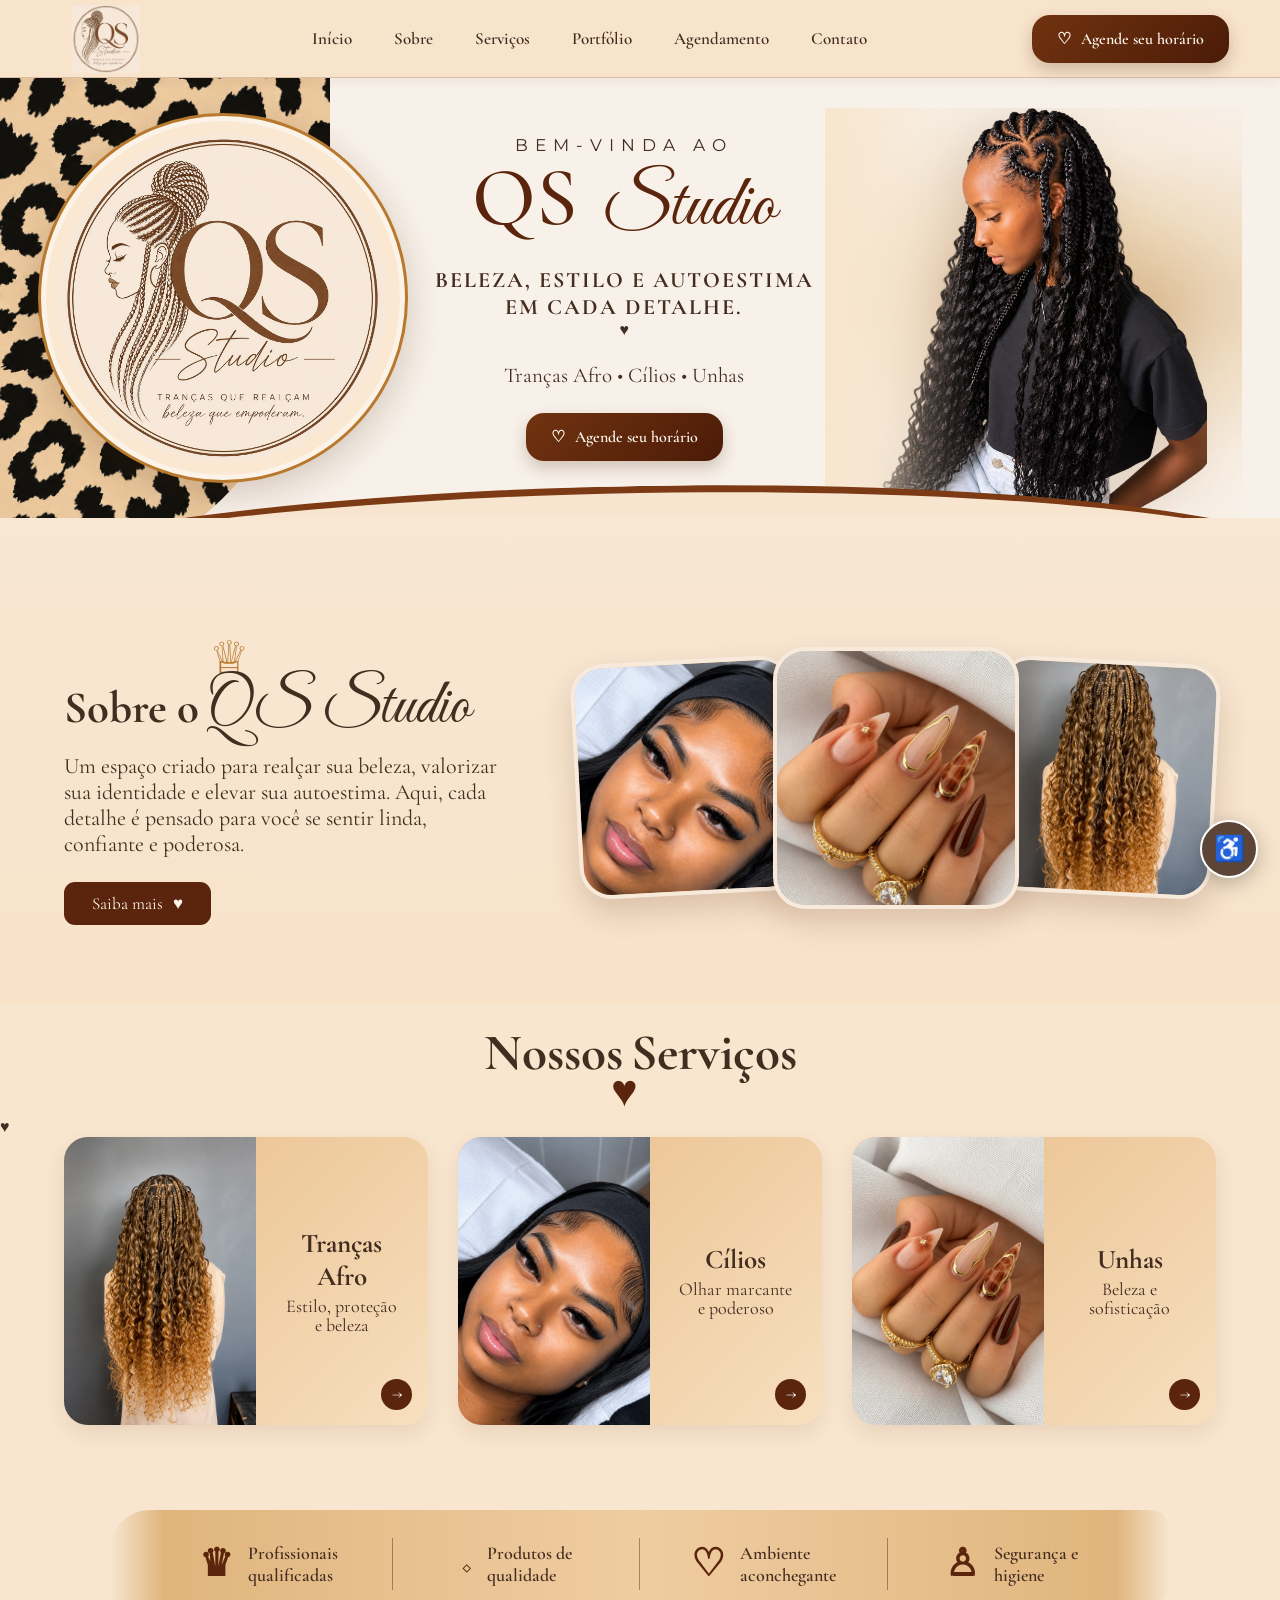
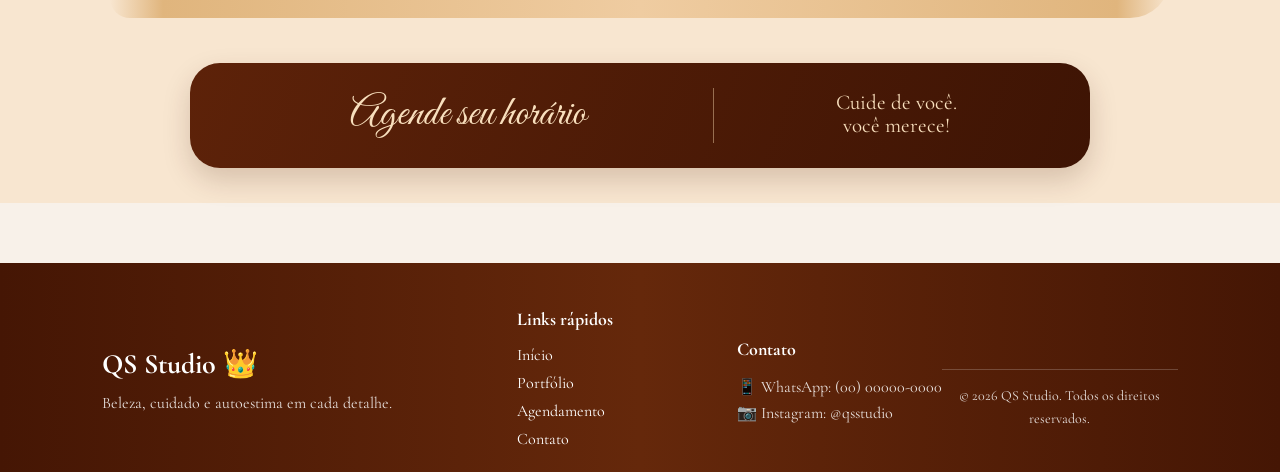
==== commit 76fa339c: "Add footer section with contact information and links" ====
--- a/index.html
+++ b/index.html
@@ -380,12 +380,34 @@
 
    
   </div>
+<footer class="footer">
+    <div class="footer-container">
+
+        <div class="footer-logo">
+            <h2>QS Studio 👑</h2>
+            <p>Beleza, cuidado e autoestima em cada detalhe.</p>
+        </div>
+
+        <div class="footer-links">
+            <h3>Links rápidos</h3>
+            <a href="index.html">Início</a>
+            <a href="portifolio.html">Portfólio</a>
+            <a href="cadastro_agendamento.html">Agendamento</a>
+            <a href="contato.html">Contato</a>
+        </div>
+
+        <div class="footer-contato">
+            <h3>Contato</h3>
+            <p>📱 WhatsApp: (00) 00000-0000</p>
+            <p>📷 Instagram: @qsstudio</p>
+        </div>
+
+    </div>
+
+    <div class="footer-bottom">
+        <p>© 2026 QS Studio. Todos os direitos reservados.</p>
+    </div>
 </footer>
-
-
-
-
-    </footer>
 
   </div>
 
--- a/css/salao.css
+++ b/css/salao.css
@@ -2010,3 +2010,871 @@
     grid-template-columns: 1fr;
   }
 }
+ .portfolio-filtros {
+            display: flex;
+            justify-content: center;
+            flex-wrap: wrap;
+            gap: 12px;
+            margin-bottom: 45px;
+        }
+
+
+        .filtro {
+            font-family: "Montserrat", sans-serif;
+            font-size: 13px;
+
+            padding: 11px 24px;
+
+            border: 1px solid #795b45;
+            border-radius: 30px;
+
+            background-color: transparent;
+            color: #51382a;
+
+            cursor: pointer;
+
+            transition: 0.3s;
+        }
+
+
+        .filtro:hover,
+        .filtro.ativo {
+            background-color: #51382a;
+            color: #ffffff;
+        }
+
+        .portfolio-galeria {
+            display: grid;
+
+            grid-template-columns:
+                repeat(3, 1fr);
+
+            gap: 25px;
+        }
+
+
+        .portfolio-item {
+            position: relative;
+
+            height: 400px;
+
+            overflow: hidden;
+
+            border-radius: 18px;
+
+            background-color: #ffffff;
+
+            box-shadow:
+                0 8px 25px
+                rgba(67, 44, 32, 0.15);
+
+            transition: 0.3s;
+        }
+
+
+        .portfolio-item:hover {
+            transform: translateY(-7px);
+
+            box-shadow:
+                0 14px 30px
+                rgba(67, 44, 32, 0.22);
+        }
+
+
+        .portfolio-item img {
+            width: 100%;
+            height: 100%;
+
+            object-fit: cover;
+
+            display: block;
+
+            transition: 0.4s;
+        }
+
+
+        .portfolio-item:hover img {
+            transform: scale(1.05);
+        }
+
+          .portfolio-info {
+            position: absolute;
+
+            left: 0;
+            right: 0;
+            bottom: 0;
+
+            padding: 50px 20px 20px;
+
+            color: #ffffff;
+
+            background:
+                linear-gradient(
+                    transparent,
+                    rgba(50, 29, 20, 0.92)
+                );
+
+            opacity: 0;
+
+            transform: translateY(15px);
+
+            transition: 0.3s;
+        }
+
+
+        .portfolio-item:hover .portfolio-info {
+            opacity: 1;
+            transform: translateY(0);
+        }
+
+
+        .portfolio-info h2 {
+            font-family:
+                "Cormorant Garamond",
+                serif;
+
+            font-size: 28px;
+
+            margin: 0 0 5px;
+        }
+
+
+        .portfolio-info p {
+            font-family:
+                "Montserrat",
+                sans-serif;
+
+            font-size: 12px;
+
+            margin: 0;
+        }
+
+         .portfolio-agendamento {
+            text-align: center;
+
+            margin-top: 70px;
+
+            padding: 45px 20px;
+
+            border-radius: 20px;
+
+            background-color: #efd2ae;
+        }
+
+
+        .portfolio-agendamento h2 {
+            font-family:
+                "Cormorant Garamond",
+                serif;
+
+            font-size: 35px;
+
+            color: #432c20;
+
+            margin: 0 0 8px;
+        }
+
+
+        .portfolio-agendamento p {
+            font-family:
+                "Montserrat",
+                sans-serif;
+
+            font-size: 13px;
+
+            color: #725d50;
+
+            margin-bottom: 25px;
+        }
+
+
+        .portfolio-agendamento .btn-portfolio {
+            display: inline-block;
+
+            padding: 13px 27px;
+
+            border-radius: 30px;
+
+            background-color: #51382a;
+
+            color: #efd2ae;
+
+            text-decoration: none;
+
+            font-family:
+                "Montserrat",
+                sans-serif;
+
+            font-size: 13px;
+
+            transition: 0.3s;
+        }
+
+
+        .portfolio-agendamento
+        .btn-portfolio:hover {
+
+            background-color: #a87b43;
+
+        }
+
+         .acessibilidade {
+            position: fixed;
+
+            right: 20px;
+            bottom: 20px;
+
+            z-index: 1000;
+        }
+
+
+        .btn-acessibilidade {
+            width: 55px;
+            height: 55px;
+
+            border: none;
+            border-radius: 50%;
+
+            background-color: #51382a;
+            color: #ffffff;
+
+            font-size: 23px;
+
+            cursor: pointer;
+
+            box-shadow:
+                0 5px 18px
+                rgba(0, 0, 0, 0.25);
+        }
+
+
+        .painel-acessibilidade {
+            position: absolute;
+
+            width: 220px;
+
+            right: 0;
+            bottom: 70px;
+
+            padding: 18px;
+
+            background-color: #efd2ae;
+
+            border-radius: 15px;
+
+            box-shadow:
+                0 8px 30px
+                rgba(0, 0, 0, 0.20);
+
+            display: none;
+        }
+
+
+        .painel-acessibilidade.aberto {
+            display: block;
+        }
+
+
+        .painel-acessibilidade h2 {
+            font-family:
+                "Cormorant Garamond",
+                serif;
+
+            color: #432c20;
+
+            margin-top: 0;
+        }
+
+
+        .painel-acessibilidade button {
+            width: 100%;
+
+            margin: 4px 0;
+
+            padding: 9px;
+
+            border:
+                1px solid #795b45;
+
+            border-radius: 7px;
+
+            background-color: transparent;
+
+            color: #51382a;
+
+            cursor: pointer;
+        }
+
+
+        .painel-acessibilidade button:hover {
+            background-color: #51382a;
+            color: #ffffff;
+        }
+
+        /* ===== AJUSTE FINAL DO TÍTULO DO PORTFÓLIO ===== */
+
+.portfolio-titulo {
+    width: 100%;
+    max-width: 900px;
+    margin: 0 auto 35px auto;
+    padding: 25px 20px 0;
+    text-align: center !important;
+}
+
+.portfolio-titulo h1 {
+    width: 100%;
+    margin: 0 auto;
+    padding: 0;
+
+    text-align: center !important;
+    font-weight: normal;
+}
+
+/* PORTFÓLIO */
+.portfolio-titulo h1 strong {
+    display: block;
+    width: 100%;
+
+    margin: 0 auto 15px;
+
+    text-align: center !important;
+
+    font-family: "Cormorant Garamond", serif;
+    font-size: 32px;
+    font-weight: 500;
+
+    color: #432c20;
+}
+
+/* QS STUDIO */
+.portfolio-titulo .qs-studio {
+    display: block;
+    position: relative;
+
+    width: fit-content;
+    margin: 0 auto;
+
+    text-align: center;
+
+    font-family: "Great Vibes", cursive;
+    font-size: 72px;
+    font-weight: 400;
+    line-height: 1.1;
+
+    color: #8a674f;
+}
+
+/* COROA */
+.portfolio-titulo .qs-studio .crown {
+    position: absolute;
+
+    top: -23px;
+    left: 42px;
+
+    margin: 0;
+
+    font-family: serif;
+    font-size: 23px;
+    line-height: 1;
+
+    color: #8a674f;
+}
+
+/* TEXTO ABAIXO */
+.portfolio-titulo > p {
+    display: block;
+
+    width: 100%;
+    max-width: 620px;
+
+    margin: 22px auto 0;
+
+    text-align: center !important;
+
+    font-family: "Cormorant Garamond", serif;
+    font-size: 19px;
+    line-height: 1.5;
+
+    color: #725d50;
+}
+  * {
+            box-sizing: border-box;
+        }
+
+        html {
+            scroll-behavior: smooth;
+        }
+
+        body {
+            margin: 0;
+            background: #f8f1e9;
+            color: #432c20;
+        }
+
+
+        /* =========================================
+           PÁGINA DE CONTATO
+        ========================================== */
+
+        .contato-page {
+            min-height: 100vh;
+            padding: 75px 20px 80px;
+
+            background: #f8f1e9;
+        }
+
+        .contato-container {
+            width: 100%;
+            max-width: 1150px;
+
+            margin: 0 auto;
+        }
+
+
+        /* =========================================
+           TÍTULO
+        ========================================== */
+
+        .contato-titulo {
+            width: 100%;
+
+            margin: 0 auto 50px;
+
+            text-align: center;
+        }
+
+        .contato-titulo h1 {
+            margin: 0;
+
+            font-family: "Cormorant Garamond", serif;
+            font-size: 34px;
+            font-weight: 500;
+
+            color: #432c20;
+        }
+
+
+        /* QS STUDIO */
+
+        .qs-contato {
+            display: block;
+
+            position: relative;
+
+            width: fit-content;
+
+            margin: 20px auto 0;
+
+            font-family: "Great Vibes", cursive;
+            font-size: 72px;
+            font-weight: 400;
+
+            line-height: 1;
+
+            color: #8a674f;
+        }
+
+
+        /* COROA */
+
+        .portfolio-crown {
+            position: absolute;
+
+            top: -27px;
+            left: 35px;
+
+            font-family: Georgia, serif;
+            font-size: 23px;
+
+            color: #8a674f;
+        }
+
+
+        /* TEXTO ABAIXO DO TÍTULO */
+
+        .contato-titulo p {
+            width: 100%;
+            max-width: 620px;
+
+            margin: 24px auto 0;
+
+            font-family: "Montserrat", sans-serif;
+            font-size: 15px;
+            font-weight: 400;
+
+            line-height: 1.7;
+
+            color: #725d50;
+        }
+
+
+        /* =========================================
+           ÁREA PRINCIPAL
+        ========================================== */
+
+        .contato-conteudo {
+            display: grid;
+
+            grid-template-columns:
+                minmax(300px, 0.9fr)
+                minmax(420px, 1.3fr);
+
+            gap: 35px;
+
+            align-items: stretch;
+        }
+
+
+        /* =========================================
+           CARD DE CONTATO
+        ========================================== */
+
+        .contato-info {
+            padding: 38px;
+
+            background: #fffaf5;
+
+            border: 1px solid #eee0d4;
+            border-radius: 22px;
+
+            box-shadow:
+                0 8px 30px
+                rgba(67, 44, 32, 0.09);
+        }
+
+        .contato-info h2 {
+            margin: 0 0 8px;
+
+            font-family: "Cormorant Garamond", serif;
+            font-size: 35px;
+            font-weight: 600;
+
+            color: #432c20;
+        }
+
+        .contato-introducao {
+            margin: 0 0 25px;
+
+            font-family: "Montserrat", sans-serif;
+            font-size: 14px;
+
+            line-height: 1.7;
+
+            color: #725d50;
+        }
+
+
+        /* =========================================
+           ITENS DE CONTATO
+        ========================================== */
+
+        .contato-item {
+            display: flex;
+
+            align-items: center;
+
+            gap: 16px;
+
+            padding: 17px 0;
+
+            border-bottom: 1px solid #eaded3;
+        }
+
+        .contato-item:last-of-type {
+            border-bottom: none;
+        }
+
+
+        /* ÍCONE */
+
+        .contato-icone {
+            display: flex;
+
+            align-items: center;
+            justify-content: center;
+
+            flex-shrink: 0;
+
+            width: 48px;
+            height: 48px;
+
+            border-radius: 50%;
+
+            background: #eee0d2;
+
+            color: #5c4437;
+
+            font-family: Arial, sans-serif;
+            font-size: 21px;
+        }
+
+
+        /* TEXTO */
+
+        .contato-texto {
+            min-width: 0;
+        }
+
+        .contato-texto strong {
+            display: block;
+
+            margin-bottom: 4px;
+
+            font-family: "Montserrat", sans-serif;
+            font-size: 13px;
+            font-weight: 600;
+
+            color: #432c20;
+        }
+
+        .contato-texto a,
+        .contato-texto span {
+            font-family: "Montserrat", sans-serif;
+            font-size: 14px;
+
+            line-height: 1.5;
+
+            color: #725d50;
+
+            text-decoration: none;
+        }
+
+        .contato-texto a:hover {
+            color: #8a674f;
+
+            text-decoration: underline;
+        }
+
+
+        /* =========================================
+           BOTÕES WHATSAPP E INSTAGRAM
+        ========================================== */
+
+        .contato-botoes {
+            display: flex;
+
+            flex-wrap: wrap;
+
+            gap: 10px;
+
+            margin-top: 30px;
+        }
+
+        .contato-botoes a {
+            display: inline-flex;
+
+            align-items: center;
+            justify-content: center;
+
+            min-height: 45px;
+
+            padding: 12px 20px;
+
+            border-radius: 30px;
+
+            background: #5c4437;
+
+            color: #ffffff;
+
+            font-family: "Montserrat", sans-serif;
+            font-size: 13px;
+            font-weight: 500;
+
+            text-decoration: none;
+
+            transition:
+                background 0.3s,
+                transform 0.3s;
+        }
+
+        .contato-botoes a:hover {
+            background: #a87b43;
+
+            transform: translateY(-2px);
+        }
+
+
+        /* =========================================
+           GOOGLE MAPS
+        ========================================== */
+
+        .mapa-container {
+            position: relative;
+
+            min-height: 525px;
+
+            overflow: hidden;
+
+            border-radius: 22px;
+
+            background: #e9ded3;
+
+            box-shadow:
+                0 8px 30px
+                rgba(67, 44, 32, 0.12);
+        }
+
+        .mapa-container iframe {
+            display: block;
+
+            width: 100%;
+            height: 100%;
+
+            min-height: 525px;
+
+            border: 0;
+        }
+
+
+        /* =========================================
+           HORÁRIOS
+        ========================================== */
+
+        .horarios {
+            margin-top: 40px;
+
+            padding: 35px 25px;
+
+            text-align: center;
+
+            background: #eee0d2;
+
+            border-radius: 22px;
+        }
+
+        .horarios h2 {
+            margin: 0 0 15px;
+
+            font-family: "Cormorant Garamond", serif;
+            font-size: 32px;
+            font-weight: 600;
+
+            color: #432c20;
+        }
+
+        .horarios p {
+            margin: 7px 0;
+
+            font-family: "Montserrat", sans-serif;
+            font-size: 14px;
+
+            line-height: 1.6;
+
+            color: #725d50;
+        }
+
+
+        /* =========================================
+           CHAMADA FINAL
+        ========================================== */
+
+        .contato-final {
+            margin-top: 35px;
+
+            padding: 45px 20px;
+
+            text-align: center;
+        }
+
+        .contato-final h2 {
+            margin: 0 0 10px;
+
+            font-family: "Cormorant Garamond", serif;
+            font-size: 38px;
+            font-weight: 600;
+
+            color: #432c20;
+        }
+
+        .contato-final p {
+            margin: 0 0 25px;
+
+            font-family: "Montserrat", sans-serif;
+            font-size: 14px;
+
+            color: #725d50;
+        }
+
+        .btn-agendamento-contato {
+            display: inline-flex;
+
+            align-items: center;
+            justify-content: center;
+
+            min-height: 48px;
+
+            padding: 13px 28px;
+
+            border-radius: 30px;
+
+            background: #5c4437;
+
+            color: #ffffff;
+
+            font-family: "Montserrat", sans-serif;
+            font-size: 14px;
+            font-weight: 500;
+
+            text-decoration: none;
+
+            transition: 0.3s;
+        }
+
+        .btn-agendamento-contato:hover {
+            background: #a87b43;
+
+            transform: translateY(-2px);
+        }
+ @media (max-width: 850px) {
+
+            .contato-conteudo {
+                grid-template-columns: 1fr;
+            }
+
+            .mapa-container,
+            .mapa-container iframe {
+                min-height: 400px;
+            }
+
+        }
+
+
+        @media (max-width: 600px) {
+
+            .contato-page {
+                padding: 55px 15px 60px;
+            }
+
+            .contato-titulo h1 {
+                font-size: 30px;
+            }
+
+            .qs-contato {
+                font-size: 60px;
+            }
+
+            .portfolio-crown {
+                top: -24px;
+                left: 28px;
+
+                font-size: 20px;
+            }
+
+            .contato-info {
+                padding: 27px 20px;
+            }
+
+            .contato-botoes {
+                flex-direction: column;
+            }
+
+            .contato-botoes a {
+                width: 100%;
+            }
+
+            .contato-final h2 {
+                font-size: 32px;
+            }
+
+        }
+
--- a/css/acessibilidade.css
+++ b/css/acessibilidade.css
@@ -1,7 +1,4 @@
-/* =========================================
-   ACESSIBILIDADE - QS STUDIO
-========================================= */
-
+=
 .skip-link {
     position: fixed;
     top: -100px;
@@ -309,4 +306,73 @@
 
         .skip-link:focus {
             top: 20px;
-        }+        }
+
+.footer {
+    background-color: #1a1a1a;
+    color: #ffffff;
+    padding: 45px 8% 15px;
+    margin-top: 60px;
+}
+
+.footer-container {
+    max-width: 1200px;
+    margin: auto;
+    display: flex;
+    justify-content: space-between;
+    gap: 40px;
+    flex-wrap: wrap;
+}
+
+.footer h2 {
+    margin-bottom: 10px;
+    font-size: 28px;
+}
+
+.footer h3 {
+    margin-bottom: 15px;
+    font-size: 18px;
+}
+
+.footer p {
+    line-height: 1.6;
+    opacity: 0.85;
+}
+
+.footer-links {
+    display: flex;
+    flex-direction: column;
+}
+
+.footer-links a {
+    color: #ffffff;
+    text-decoration: none;
+    margin-bottom: 8px;
+    transition: 0.3s;
+}
+
+.footer-links a:hover,
+.footer-links a:focus {
+    text-decoration: underline;
+    opacity: 0.7;
+}
+
+.footer-bottom {
+    max-width: 1200px;
+    margin: 35px auto 0;
+    padding-top: 15px;
+    border-top: 1px solid rgba(255, 255, 255, 0.2);
+    text-align: center;
+    font-size: 14px;
+}
+
+@media (max-width: 768px) {
+    .footer-container {
+        flex-direction: column;
+        text-align: center;
+    }
+
+    .footer-links {
+        align-items: center;
+    }
+}
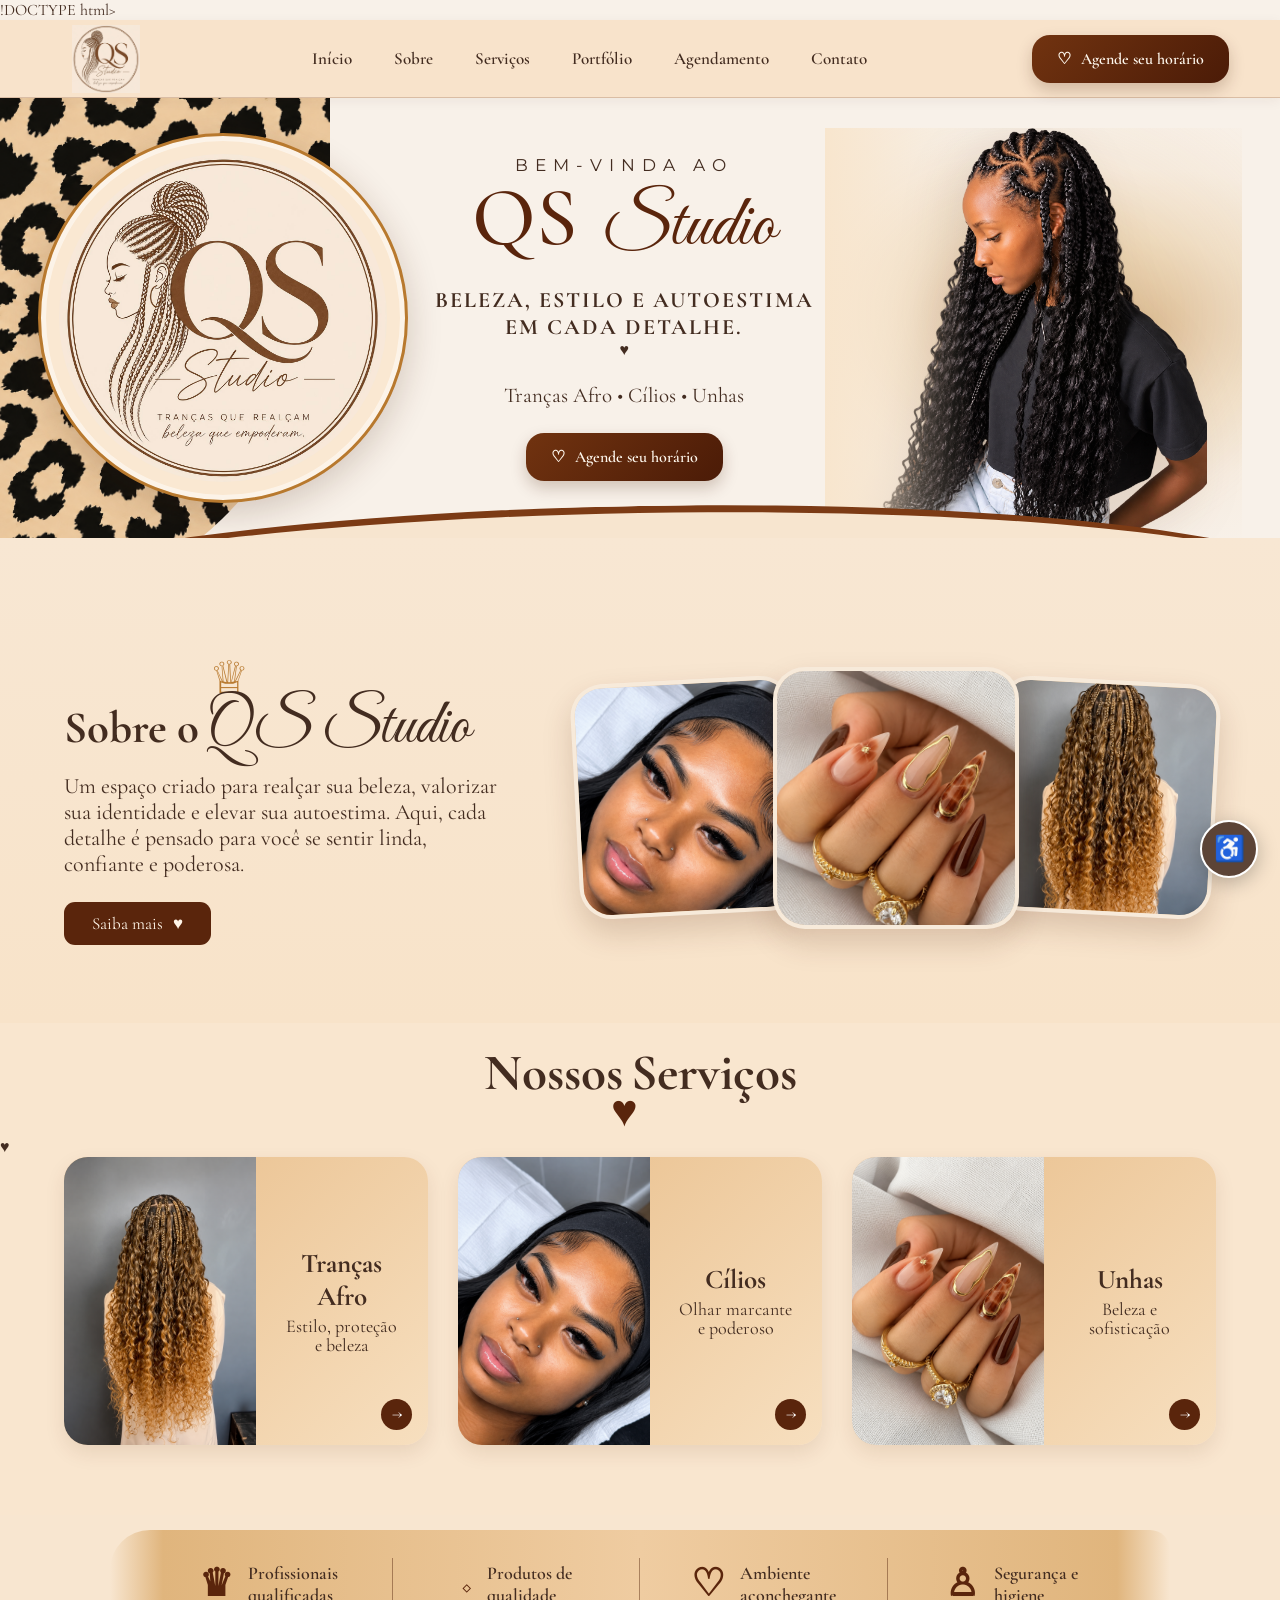
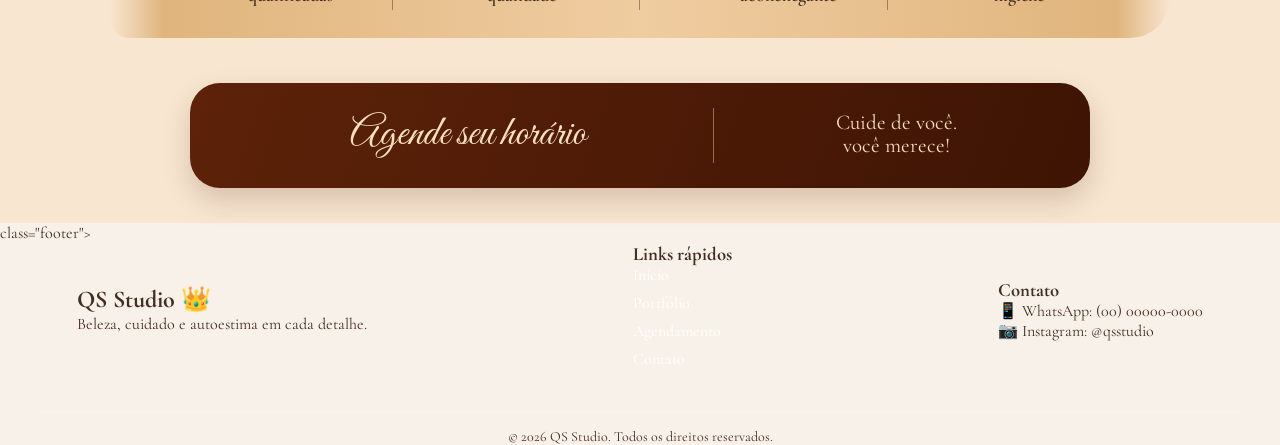
==== commit 03edf5c6: "Fix HTML structure and add ID to main element Corrected HTML syntax and added an ID to the main elem" ====
--- a/index.html
+++ b/index.html
@@ -1,4 +1,4 @@
-<!DOCTYPE html>
+ !DOCTYPE html>
 <html lang="pt-br">
 
 <head>
@@ -46,7 +46,7 @@
     </div>
   </header>
 
-  <main>   
+  <main id="conteudo-principal">   
 
     <section class="hero" id="inicio">
 
@@ -380,7 +380,8 @@
 
    
   </div>
-<footer class="footer">
+</footer>
+  class="footer">
     <div class="footer-container">
 
         <div class="footer-logo">
@@ -407,7 +408,11 @@
     <div class="footer-bottom">
         <p>© 2026 QS Studio. Todos os direitos reservados.</p>
     </div>
-</footer>
+
+
+
+
+    </footer>
 
   </div>
 
